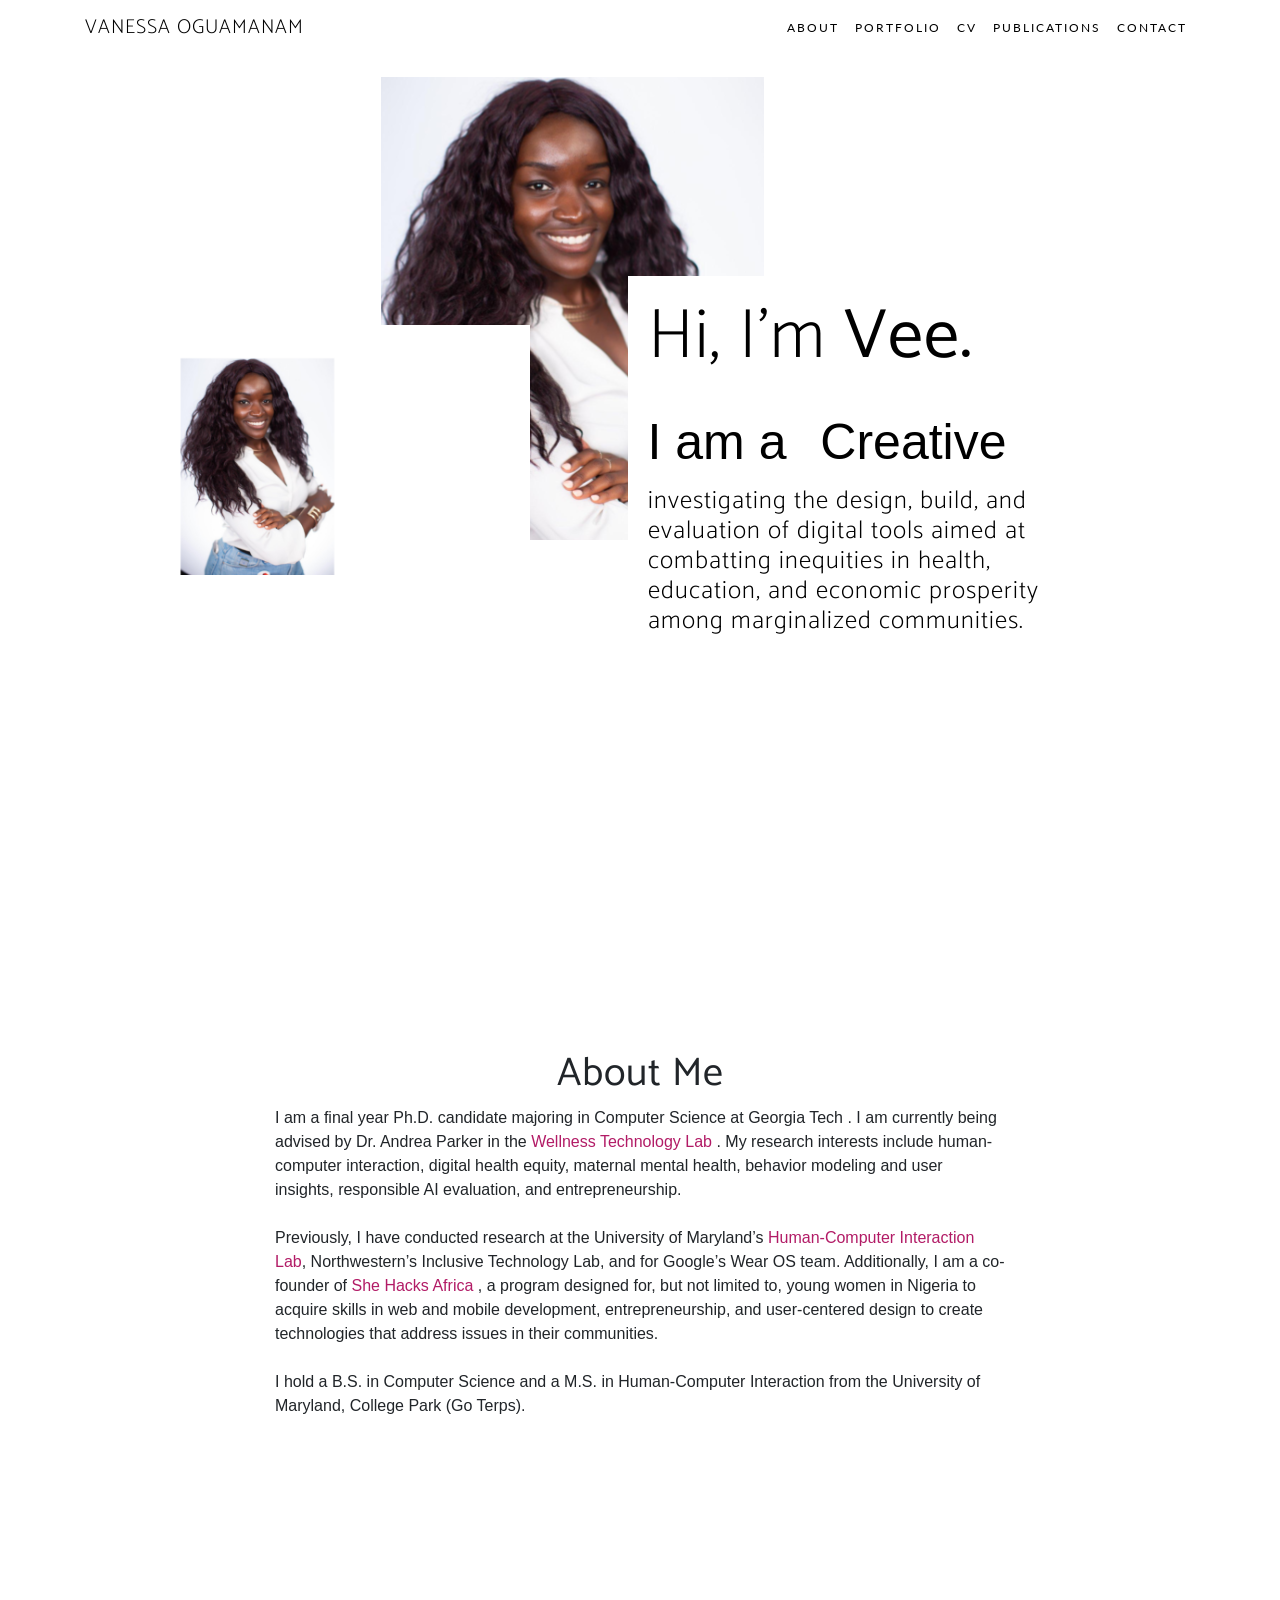
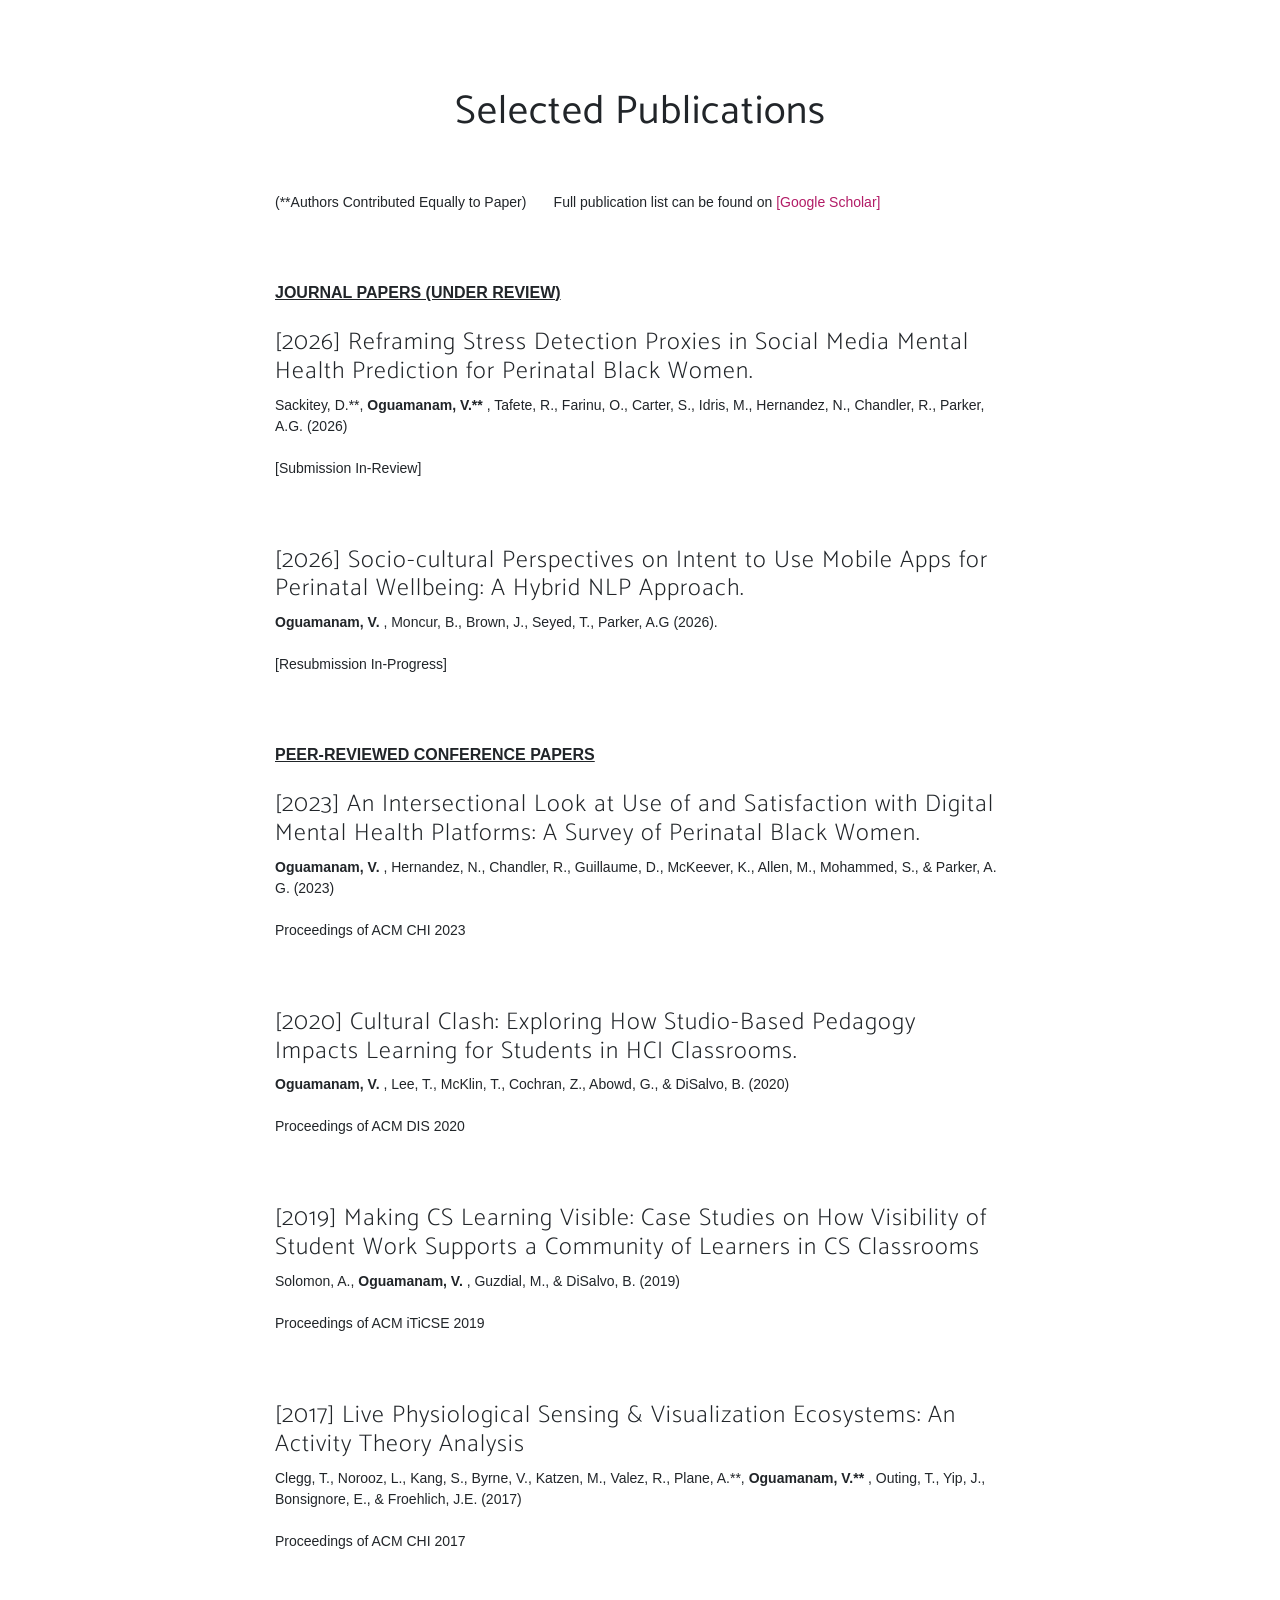
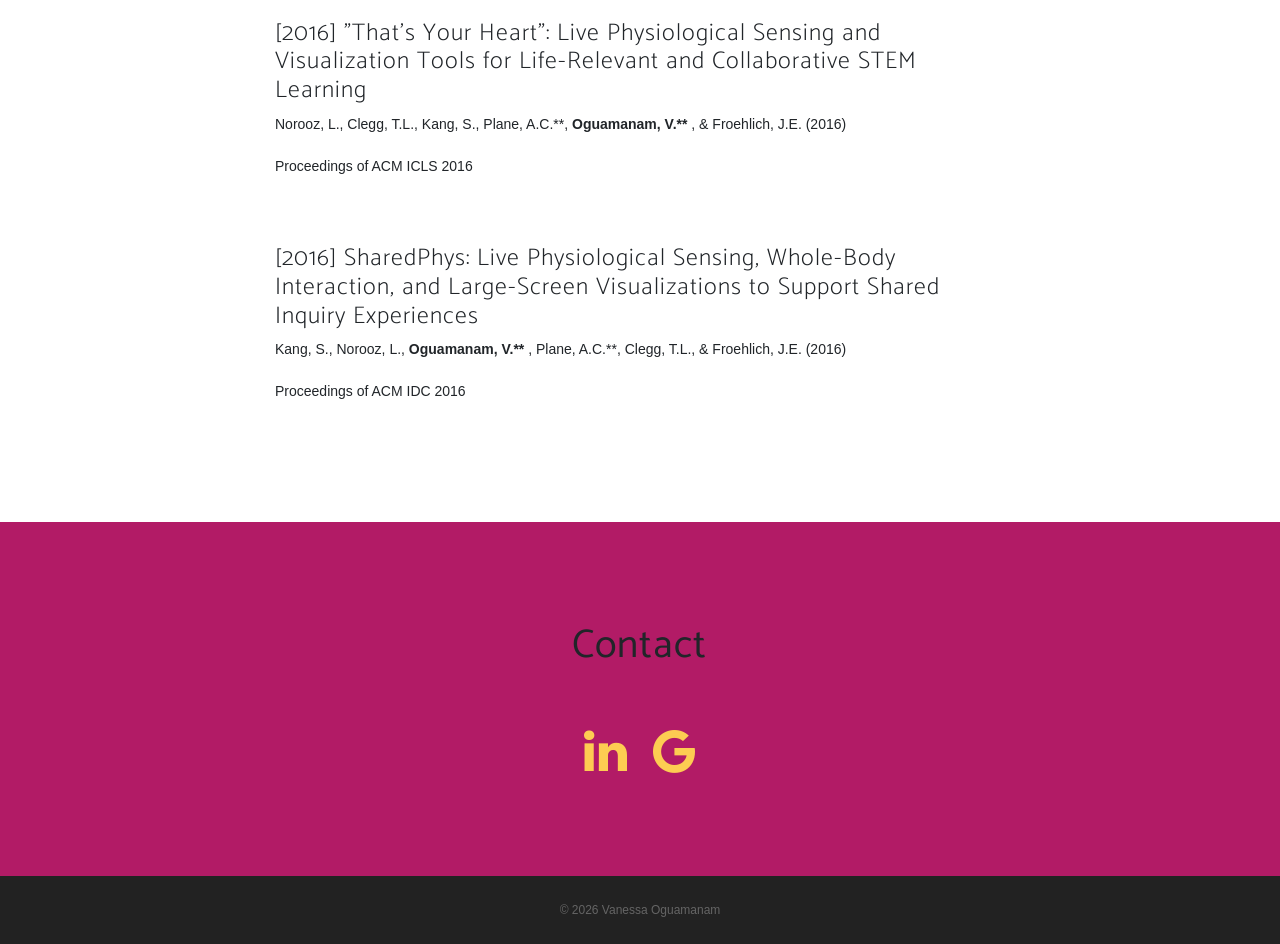
==== index.html @ ad294b4c "Update index.html" ====
<!DOCTYPE html>
<html lang="en">

  <head>
    
    <meta charset="utf-8">
    <meta name="viewport" content="width=device-width, initial-scale=1, shrink-to-fit=no">
    <meta name="description" content="Vanessa Oguamanam is a Senior UX Researcher and Applied Scientist specializing in Human-Computer Interaction, Digital Health, Maternal Health, Applied NLP, Human-Centered Responsible AI. Check out her work contact for opportunities.">
    <meta name="author" content="Vanessa Oguamanam">
    <meta name="google-site-verification" content="bCBUGsTDTc3HjyvGpBhQ4L-nGhbIJnl5Qh_4PU0qOQg" />
    <meta name="robots" content="index, follow">

    <title>Vanessa Oguamanam - Senior UX Researcher & Applied Scientist </title>

    <!-- Bootstrap core CSS -->
    <link href="vendor/bootstrap/css/bootstrap.min.css" rel="stylesheet">

    <!-- Custom fonts for this template -->
    <link rel="stylesheet" href="vendor/font-awesome/css/font-awesome.min.css">
    <link rel="stylesheet" href="vendor/simple-line-icons/css/simple-line-icons.css">
    <link href="https://fonts.googleapis.com/css?family=Lato" rel="stylesheet">
    <link href="https://fonts.googleapis.com/css?family=Catamaran:100,200,300,400,500,600,700,800,900" rel="stylesheet">
    <link href="https://fonts.googleapis.com/css?family=Muli" rel="stylesheet">

    <!-- Plugin CSS -->
    <link rel="stylesheet" href="device-mockups/device-mockups.min.css">

    <!-- Custom styles for this template -->
    <link href="css/new-age.min.css" rel="stylesheet">

    <!-- Change the fav icon -->
    <link rel="icon" type="image/png" href="favicon-32x32.png" sizes="32x32" /> 

  </head>
  
  <body id="page-top">

    <!-- Navigation -->
    <nav class="navbar navbar-expand-lg navbar-default fixed-top" id="mainNav">
      <div class="container">


        <a class="navbar-brand js-scroll-trigger" href="#page-top" style="color:black; font-size:20px;">  
         <!-- <img src="brand.png" class="img-responsive" alt="Machine" width="13%" height="13%">  -->
         VANESSA OGUAMANAM          
        </a>


        <button class="navbar-toggler navbar-toggler-right" type="button" data-toggle="collapse" data-target="#navbarResponsive" aria-controls="navbarResponsive" aria-expanded="false" aria-label="Toggle navigation">
          Menu
          <i class="fa fa-bars"></i>
        </button>
        <div class="collapse navbar-collapse" id="navbarResponsive" style="color:black">
          <ul class="navbar-nav ml-auto">
            <li class="nav-item">
              <a class="nav-link js-scroll-trigger" href="#about" style="color:black">About</a>
            </li>

            <li class="nav-item">
              <a target="_blank" class="nav-link js-scroll-trigger" href="voguamanam_portfolio2026.pdf" style="color:black">Portfolio</a>
            </li>
            <li class="nav-item">
              <a target="_blank" class="nav-link js-scroll-trigger" href="CV_voguamanam_2026.pdf" style="color:black">CV</a>
            </li>
            <li class="nav-item">
              <a class="nav-link js-scroll-trigger" href="#publications" style="color:black">Publications</a>
            </li>
            <li class="nav-item">
              <a class="nav-link js-scroll-trigger" href="#contact" style="color:black">Contact</a>
            </li>
          </ul>
        </div>
      </div>
    </nav>
   
 <div> 
<header class="masthead" style="width:100%"> 
  <div class="container h-100"> 
    <div class="row h-100 align-items-center">
      <!-- Image column: shows left on desktop, above text on mobile -->
      <div class="col-12 col-md-5 text-center mb-4 mb-md-0">
        <img src="header_pic_old4.png" alt="ABC" class="profile-img" style="width:1000px !important;">
      </div>

      <!-- Text column -->
      <div class="col-12 col-md-7"> <!--The higher the number, the smaller the (left and right) margins, mx- wide my-narrow --> 
        <div class="header-content mx-auto" style="width:100%; position:relative; background-color: white; padding: 20px;">
            <h1 style="font-size:clamp(36px, 6vw, 70px); color:black;">
              Hi, I'm <b>Vee.</b>
            </h1>
            <h2 style="font-size:clamp(24px, 4vw, 50px); color:black;">
              I am a&thinsp;&thinsp;
               <span class="typewrite" data-period="1700" 
                  data-type='["Creative", "Technologist", "Researcher", "Engineer", "Scientist"]'>
                <span class="wrap"></span>
              </span>
            </h2>
    
              <h3 style="font-size:clamp(16px, 2vw, 25px); color:black;">
                  investigating the design, build, and evaluation of digital tools aimed at 
                  combatting inequities in health, education, and economic prosperity among 
                  marginalized communities.
              </h3>
          <style>
            .profile-img {
              width: 100%;        /* fill the column width instead of fixed 250px */
              max-width: 100%;   /* but don't get too big */
              height: auto;
              object-fit: cover;
              border-radius: 0;
            }
          </style>

</div>
        
          </div>
        </div>
      </div>
    </header>
  </div>

    <section class="about" id="about">
      <div class="container" style="background-color:#FFF;">
        <div class="row">
          <div class="col-md-8 mx-auto">
            <h3 class="section-heading" style="font-size:40px; text-align:center;"><b>About Me</b></h3>

<p style="font-size:16px; text-align:left;">
      I am a final year Ph.D. candidate majoring in Computer Science at Georgia Tech </a>. I am currently being advised by Dr. Andrea Parker in the  <a target="_blank" style="color:#B21B66" href="https://wtl.cc.gatech.edu/"> Wellness Technology Lab </a>. My research interests include human-computer interaction, digital health equity, maternal mental health, behavior modeling and user insights, responsible AI evaluation, and entrepreneurship.
<br>
<br>
Previously, I have conducted research at the University of Maryland’s <a target="_blank" style="color:#B21B66" href="http://hcil.umd.edu/"> Human-Computer Interaction Lab</a>, Northwestern’s Inclusive Technology Lab, and for Google’s Wear OS team. Additionally, I am a co-founder of <a target="_blank" style="color:#B21B66" href="https://waawfoundation.org/she-hacks-africa-bootcamp/"> She Hacks Africa </a>, a program designed for, but not limited to, young women in Nigeria to acquire skills in web and mobile development, entrepreneurship, and user-centered design to create technologies that address issues in their communities. 
<br>
<br>
I hold a B.S. in Computer Science and a M.S. in Human-Computer Interaction from the University of Maryland, College Park (Go Terps). 
</p>
          </div>
        </div>
      </div>
    </section>

  <section class="publications" id="publications" style="background-color:#FFF;">
      <div class="container" style="background-color:#FFF;">
        <div class="row">
          <div class="col-md-8 mx-auto">
            <h3 class="section-heading" style="font-size:40px; text-align:center;"><b>Selected Publications</b></h3>
            <br><br>
             <p style="font-size:14px;">(**Authors Contributed Equally to Paper) &nbsp;&nbsp;&nbsp;&nbsp;&nbsp; Full publication list can be found on <a target="_blank" style="color:#B21B66" href=https://scholar.google.com/citations?user=xz3Ay8AAAAAJ&hl=en&oi=ao> [Google Scholar] </a> </p>
              <br><br>
            <u> <b>JOURNAL PAPERS (UNDER REVIEW)</b> </u> <br><br>
            <b><h4>[2026] Reframing Stress Detection Proxies in Social Media Mental Health Prediction for Perinatal Black Women. </h4></b>
            <p style="font-size:14px;"> Sackitey, D.**, <b> Oguamanam, V.** </b>, Tafete, R., Farinu, O., Carter, S., Idris, M., Hernandez, N., Chandler, R., Parker, A.G. (2026) 

            <br><br>
             [Submission In-Review] </p>
            <br><br>
            <b><h4>[2026] Socio-cultural Perspectives on  Intent to Use Mobile Apps for Perinatal Wellbeing: A Hybrid NLP Approach. </h4></b>
            <p style="font-size:14px;"> <b> Oguamanam, V. </b>, Moncur, B., Brown, J., Seyed, T., Parker, A.G (2026).
             <br><br>
             [Resubmission In-Progress] </p>
            
            <br><br>
             <u> <b>PEER-REVIEWED CONFERENCE PAPERS</b> </u> <br><br>
            
            <b><h4>[2023] An Intersectional Look at Use of and Satisfaction with Digital Mental Health Platforms: A Survey of Perinatal Black Women. </h4></b>
            <p style="font-size:14px;"> <b> Oguamanam, V. </b>, Hernandez, N., Chandler, R., Guillaume, D., McKeever, K., Allen, M., Mohammed, S., & Parker, A. G. (2023)
            <br><br>
            Proceedings of ACM CHI 2023 </p>
            <br>
            <br>
            
            <b><h4>[2020] Cultural Clash: Exploring How Studio-Based Pedagogy Impacts Learning for Students in HCI Classrooms. </h4></b>
            <p style="font-size:14px;"> <b> Oguamanam, V. </b>, Lee, T., McKlin, T., Cochran, Z., Abowd, G., & DiSalvo, B. (2020)
            <br><br>
            Proceedings of ACM DIS 2020 </p>
            <br>
            <br>
            <b><h4>[2019] Making CS Learning Visible: Case Studies on How Visibility of Student Work Supports a Community of Learners in CS Classrooms </h4></b>
            <p style="font-size:14px;"> Solomon, A., <b> Oguamanam, V. </b>, Guzdial, M., & DiSalvo, B. (2019)
            <br><br>
            Proceedings of ACM iTiCSE 2019 </p>
            <br>
            <br>
            <b><h4>[2017] Live Physiological Sensing & Visualization Ecosystems: An Activity Theory Analysis </h4></b>
            <p style="font-size:14px;"> Clegg, T., Norooz, L., Kang, S., Byrne, V., Katzen, M., Valez, R., Plane, A.**, <b> Oguamanam, V.** </b>, Outing, T., Yip, J., Bonsignore, E., & Froehlich, J.E. (2017) 
            <br><br>
            Proceedings of ACM CHI 2017 </p>

            <br>
            <br>
            <b><h4>[2016] "That’s Your Heart": Live Physiological Sensing and Visualization Tools for Life-Relevant and Collaborative STEM Learning </h4> </b>
            <p style="font-size:14px;"> Norooz, L., Clegg, T.L., Kang, S., Plane, A.C.**, <b> Oguamanam, V.** </b>, & Froehlich, J.E. (2016)

           <br><br>
           Proceedings of ACM ICLS 2016 </p>

            <br>
            <br>
           <h4>[2016] SharedPhys: Live Physiological Sensing, Whole-Body Interaction, and Large-Screen Visualizations to Support Shared Inquiry Experiences </h4> 

            <p style="font-size:14px;"> Kang, S., Norooz, L., <b> Oguamanam, V.** </b>, Plane, A.C.**, Clegg, T.L., & Froehlich, J.E. (2016) 
            <br><br>
            Proceedings of ACM IDC 2016 </p>
            
        </div>
      </div>
    </div>
  </section>


    <section class="contact" id="contact" style="background-color:#B21B66;">
    <div class="row">
    <div class="col-md-8 mx-auto">
     <h3 class="section-heading" style="font-size:40px; text-align:center;"><b>Contact</b></h3>
      <br>
      <br>
       <a target="_blank" style=" font-size:50px;"  href="https://www.linkedin.com/in/vanessa-oguamanam-667a4a52/" class="fa fa-linkedin"></a>
       &nbsp;&nbsp;&nbsp;&nbsp;
       <a target="_blank" style=" font-size:50px;" href="mailto:nessaogu@gmail.com " class="fa fa-google"></a>
      </div>
    </div>
    </section>

    <footer>
      <div class="container">
        <p>&copy; 2026 Vanessa Oguamanam </p>
      </div>
    </footer>

    <!-- Bootstrap core JavaScript -->
    <script src="vendor/jquery/jquery.min.js"></script>
    <script src="vendor/bootstrap/js/bootstrap.bundle.min.js"></script>

    <!-- Plugin JavaScript -->
    <script src="vendor/jquery-easing/jquery.easing.min.js"></script>

    <!-- Custom scripts for this template -->
    <script src="js/new-age.min.js"></script>

    <script type="text/javascript">

    //made by vipul mirajkar thevipulm.appspot.com
var TxtType = function(el, toRotate, period) {
        this.toRotate = toRotate;
        this.el = el;
        this.loopNum = 0;
        this.period = parseInt(period, 10) || 2000;
        this.txt = '';
        this.tick();
        this.isDeleting = false;
    };

    TxtType.prototype.tick = function() {
        var i = this.loopNum % this.toRotate.length;
        var fullTxt = this.toRotate[i];

        if (this.isDeleting) {
        this.txt = fullTxt.substring(0, this.txt.length - 1);
        } else {
        this.txt = fullTxt.substring(0, this.txt.length + 1);
        }

        this.el.innerHTML = '<span class="wrap">'+this.txt+'</span>';

        var that = this;
        var delta = 200 - Math.random() * 100;

        if (this.isDeleting) { delta /= 2; }

        if (!this.isDeleting && this.txt === fullTxt) {
        delta = this.period;
        this.isDeleting = true;
        } else if (this.isDeleting && this.txt === '') {
        this.isDeleting = false;
        this.loopNum++;
        delta = 500;
        }

        setTimeout(function() {
        that.tick();
        }, delta);
    };

    window.onload = function() {
        var elements = document.getElementsByClassName('typewrite');
        for (var i=0; i<elements.length; i++) {
            var toRotate = elements[i].getAttribute('data-type');
            var period = elements[i].getAttribute('data-period');
            if (toRotate) {
              new TxtType(elements[i], JSON.parse(toRotate), period);
            }
        }
        // INJECT CSS
        var css = document.createElement("style");
        css.type = "text/css";
        css.innerHTML = ".typewrite > .wrap { border-right: 0.08em solid #fff}";
        document.body.appendChild(css);
    };

    </script>

  </body>

</html>
---- css/new-age.min.css ----
/*!
 * Start Bootstrap - New Age v4.0.0-beta.2 (https://startbootstrap.com/template-overviews/new-age)
 * Copyright 2013-2017 Start Bootstrap
 * Licensed under MIT (https://github.com/BlackrockDigital/startbootstrap-new-age/blob/master/LICENSE)
 */
@import 'compass/css3';

 body,html{width:100%;height:100%;}body{overflow-x: hidden;font-family:Montserrat, "Helvetica Neue", Helvetica, Arial, sans-serif;}a{color:#fdcc52;-webkit-transition:all .35s;-moz-transition:all .35s;transition:all .35s}a:focus,a:hover{color:#fcbd20}hr{max-width:100px;margin:25px auto 0;border-width:1px;border-color:rgba(34,34,34,.1)}hr.light{border-color:#fff}h1,h3,h4,h5,h6{font-family:Catamaran,Helvetica,Arial,sans-serif;font-weight:200;letter-spacing:1px}
 
 h2{text-align: left;
    position: relative;
    line-height: 1em;
    height: 1em;
    top: 50%;
    left: 0%;
    display: inline-block;
    @include transform(translate(0%, -50%));}

 p{font-size:35px;line-height:1.5;margin-bottom:20px}section{padding:100px 0}section h2{font-size:50px}
 #mainNav{color:#000;font-family:Catamaran,Helvetica,Arial,sans-serif;letter-spacing:1px}
 #mainNav .navbar-brand{color:#000;font-family:Catamaran,Helvetica,Arial,sans-serif;font-weight:200;letter-spacing:1px}#mainNav .navbar-brand:focus,#mainNav .navbar-brand:hover{color:#fcbd20}#mainNav .navbar-toggler{font-size:12px;padding:8px 10px;color:#000}
 #mainNav .navbar-nav>li>a{color:#000;font-size:12px;font-family:Lato,Helvetica,Arial,sans-serif;letter-spacing:2px;text-transform:uppercase}
 #mainNav .navbar-nav>li>a.active{color:#fdcc52!important;background-color:transparent}#mainNav .navbar-nav>li>a.active:hover{background-color:white}#mainNav .navbar-nav>li>a,#mainNav .navbar-nav>li>a:focus{color:#222}#mainNav .navbar-nav>li>a:focus:hover,#mainNav .navbar-nav>li>a:hover{color:white}@media (min-width:992px){#mainNav{border-color:transparent;background-color:transparent}#mainNav .navbar-brand{color:black)}#mainNav .navbar-brand:focus,#mainNav .navbar-brand:hover{color:#fff}#mainNav .navbar-nav>li>a,#mainNav .navbar-nav>li>a:focus{color:rgba(255,255,255,.7)}#mainNav .navbar-nav>li>a:focus:hover,#mainNav .navbar-nav>li>a:hover{color:#fff}#mainNav.navbar-shrink{border-color:rgba(34,34,34,.1);background-color:#fff}#mainNav.navbar-shrink .navbar-brand{color:#222}#mainNav.navbar-shrink .navbar-brand:focus,#mainNav.navbar-shrink .navbar-brand:hover{color:#fdcc52}#mainNav.navbar-shrink .navbar-nav>li>a,#mainNav.navbar-shrink .navbar-nav>li>a:focus{color:#222}#mainNav.navbar-shrink .navbar-nav>li>a:focus:hover,#mainNav.navbar-shrink .navbar-nav>li>a:hover{color:#fdcc52}}
 header.masthead{width:100%;
 	padding-top:150px;padding-bottom:100px;
    background-color: #FFF;
    background:url(../header_pic.png); 
    background-repeat:no-repeat;}
 	header.masthead .header-content{max-width:500px;margin-bottom:100px;color:white;font-size:65px;text-align:left; 
   position: relative;
   margin: 0 auto;
   text-align: center;
   left: 0;
   top: 20px;}
 	header.masthead .header-content
 	 h1{font-size:30px}header.masthead .device-container{max-width:325px;
 	 	margin-right:auto;margin-left:auto}
 	header.masthead .device-container .screen 
 	
 	img{border-radius:3px}@media (min-width:992px)
 	{header.masthead{height:100vh;min-height:775px;padding-top:0;padding-bottom:0}
 	header.masthead .header-content{margin-bottom:0;text-align:left;}header.masthead .header-content 
 	h1{font-size:60px}header.masthead .device-container{max-width:325px}}

 	section.about{position:relative;padding:150px 0;}

  section.about
 	h2{font-size:50px;margin-top:0}section.about .badges .badge-link{display:block;margin-bottom:25px}
 	section.about .badges .badge-link:last-child{margin-bottom:0}section.about .badges .badge-link 
 	img{height:60px}@media (min-width:768px){section.about .badges .badge-link{display:inline-block;margin-bottom:0}}@media (min-width:768px){section.about h2{font-size:70px}}

@media (max-width: 768px) {
  p { font-size: 18px; }
  section h2 { font-size: 28px; }
  section.about h2 { font-size: 32px; }
  section.cta .cta-content h2 { font-size: 36px; }
}

  section.features .section-heading{margin-bottom:100px}section.features .section-heading h2{margin-top:0}section.features .section-heading 
  p{margin-bottom:0}section.features .device-container,section.features .feature-item{max-width:325px;margin:0 auto}section.features .device-container{margin-bottom:100px}@media (min-width:992px){section.features .device-container{margin-bottom:0}}section.features .feature-item{padding-top:50px;padding-bottom:50px;text-align:center}section.features .feature-item h3{font-size:30px}section.features .feature-item 
  i{font-size:80px;display:block;margin-bottom:15px;background:-webkit-linear-gradient(to left,#7b4397,#dc2430);background:linear-gradient(to left,#7b4397,#dc2430);-webkit-background-clip:text;-webkit-text-fill-color:transparent}section.cta{position:relative;padding:250px 0;background-image:url(../img/bg-cta.jpg);background-position:center;-webkit-background-size:cover;-moz-background-size:cover;-o-background-size:cover;background-size:cover}section.cta 
  .cta-content{position:relative;z-index:1}section.cta .cta-content h2{font-size:50px;max-width:450px;margin-top:0;margin-bottom:25px;color:#fff}@media (min-width:768px){section.cta .cta-content h2{font-size:80px}}section.cta .overlay{position:absolute;top:0;left:0;width:100%;height:100%;background-color:rgba(0,0,0,.5)}section.contact{text-align:center}section.contact h2{margin-top:0;margin-bottom:25px}section.contact h2 i{color:#dd4b39}section.contact ul.list-social{margin-bottom:0}section.contact ul.list-social li a{font-size:40px;line-height:80px;display:block;width:80px;height:80px;color:#fff;border-radius:100%}section.contact ul.list-social li.social-twitter a{background-color:#1da1f2}section.contact ul.list-social li.social-twitter a:hover{background-color:#0d95e8}section.contact ul.list-social li.social-facebook a{background-color:#3b5998}section.contact ul.list-social li.social-facebook a:hover{background-color:#344e86}section.contact ul.list-social li.social-google-plus a{background-color:#dd4b39}section.contact ul.list-social li.social-google-plus a:hover{background-color:#d73925}footer{padding:25px 0;text-align:center;color:rgba(255,255,255,.3);background-color:#222}footer p{font-size:12px;margin:0}footer ul{margin-bottom:0}footer ul li a{font-size:12px;color:rgba(255,255,255,.3)}footer ul li a.active,footer ul li a:active,footer ul li a:focus,footer ul li a:hover{text-decoration:none}.bg-primary{background:#fdcc52;background:-webkit-linear-gradient(#fdcc52,#fdc539);background:linear-gradient(#fdcc52,#fdc539)}.text-primary{color:#fdcc52}.no-gutter>[class*=col-]{padding-right:0;padding-left:0}.btn-outline{color:#fff;border:1px solid;border-color:#fff}.btn-outline.active,.btn-outline:active,.btn-outline:focus,.btn-outline:hover{color:#fff;border-color:#fdcc52;background-color:#fdcc52}.btn{border-radius:300px;font-family:Lato,Helvetica,Arial,sans-serif;letter-spacing:2px;text-transform:uppercase}.btn-xl{font-size:11px;padding:15px 45px}
 	.content {
  position: absolute;
  top: 50%;
  left: 50%;
  transform: translate(-50%, -50%);
  height: 160px;
  overflow:hidden;
  
  font-family: 'Lato', sans-serif;
  font-size: 35px;
  line-height: 40px;
  color: #ecf0f1;
  
  &__container {
    font-weight: 600;
    overflow: hidden;
    height: 40px;
    padding: 0 40px;

    &:before {
      content: '<';
      left: 0;
    }

    &:after {
      content: '>';
      position: absolute;
      right: 0;
    }

    &:after, &:before {
      position: absolute;
      top: 0;
      
      color: #16a085;
      font-size: 42px;
      line-height: 40px;
      
      -webkit-animation-name: opacity;
      -webkit-animation-duration: 2s;
      -webkit-animation-iteration-count: infinite;
      animation-name: opacity;
      animation-duration: 2s;
      animation-iteration-count: infinite;
    }

    &__text {
      display: inline;
      float: left;
      margin: 0;
    }

    &__list {
      margin-top: 0;
      padding-left: 110px;
      text-align: left;
      list-style: none;
      
      -webkit-animation-name: change;
      -webkit-animation-duration: 10s;
      -webkit-animation-iteration-count: infinite;
      animation-name: change;
      animation-duration: 10s;
      animation-iteration-count: infinite;

      &__item {
        line-height:40px;
        margin:0;
      }
    }
  }
}
@media (max-width: 768px) {
  .content {
    position: relative;
    top: auto;
    left: auto;
    transform: none;
    margin: 40px auto;
    text-align: center;
    height: auto;
  }
}


@-webkit-keyframes opacity {
  0%, 100% {opacity:0;}
  50% {opacity:1;}
}

@-webkit-keyframes change {
  0%, 12.66%, 100% {transform:translate3d(0,0,0);}
  16.66%, 29.32% {transform:translate3d(0,-25%,0);}
  33.32%,45.98% {transform:translate3d(0,-50%,0);}
  49.98%,62.64% {transform:translate3d(0,-75%,0);}
  66.64%,79.3% {transform:translate3d(0,-50%,0);}
  83.3%,95.96% {transform:translate3d(0,-25%,0);}
}

@-o-keyframes opacity {
  0%, 100% {opacity:0;}
  50% {opacity:1;}
}

@-o-keyframes change {
  0%, 12.66%, 100% {transform:translate3d(0,0,0);}
  16.66%, 29.32% {transform:translate3d(0,-25%,0);}
  33.32%,45.98% {transform:translate3d(0,-50%,0);}
  49.98%,62.64% {transform:translate3d(0,-75%,0);}
  66.64%,79.3% {transform:translate3d(0,-50%,0);}
  83.3%,95.96% {transform:translate3d(0,-25%,0);}
}

@-moz-keyframes opacity {
  0%, 100% {opacity:0;}
  50% {opacity:1;}
}

@-moz-keyframes change {
  0%, 12.66%, 100% {transform:translate3d(0,0,0);}
  16.66%, 29.32% {transform:translate3d(0,-25%,0);}
  33.32%,45.98% {transform:translate3d(0,-50%,0);}
  49.98%,62.64% {transform:translate3d(0,-75%,0);}
  66.64%,79.3% {transform:translate3d(0,-50%,0);}
  83.3%,95.96% {transform:translate3d(0,-25%,0);}
}

@keyframes opacity {
  0%, 100% {opacity:0;}
  50% {opacity:1;}
}

@keyframes change {
  0%, 12.66%, 100% {transform:translate3d(0,0,0);}
  16.66%, 29.32% {transform:translate3d(0,-25%,0);}
  33.32%,45.98% {transform:translate3d(0,-50%,0);}
  49.98%,62.64% {transform:translate3d(0,-75%,0);}
  66.64%,79.3% {transform:translate3d(0,-50%,0);}
  83.3%,95.96% {transform:translate3d(0,-25%,0);}
}


$cursor-color: #999;
$select-color: #E0E0E0;
$blink-cursor-delay: 1.5s;

@include keyframes(blinkCursor) {
    0% {
        border-left: 0.1em solid transparent;
    }
    50% {
        border-left: 0.1em solid transparent;
    }
    51% {
        border-left: 0.1em solid $cursor-color;
    }
    100% {
        border-left: 0.1em solid $cursor-color;
    }
}

#content {
    position: relative;
    list-style: none;
    display: inline-block;
    overflow: hidden;
    left: 100%;
    top: 0;
    white-space: nowrap;

    li {
        display: none;
        position: relative;
        line-height: 100%;

        &.active {
            display: inline-block;

            &.typing {
                @include opacity(0);
            }
        }
    }

    .fakeContent {
        position: absolute;
        display: inline-block;
        left: 0;
        top: 0;
        height: 1em;

        &:after {
            content: '';
            position: absolute;
            width: 100vw;
            height: 1em;
            left: calc(100% - 0.1em);
            top: 0;
            z-index: -2;
            border-left: 0.1em solid $cursor-color;
            background-color: $select-color;
            @include background-clip(padding-box);
            @include animation(blinkCursor $blink-cursor-delay linear infinite);
        }

        &.typing:after {
            background-color: transparent;
            @include animation(none);
            left: 100%;
        }

        &.selecting:after {
            @include animation(none);
        }
    }

.fa {
  padding: 20px;
  font-size: 30px;
  width: 30px;
  text-align: center;
  text-decoration: none;
}

.fa:hover {
    opacity: 0.7;
}


.fa-twitter {
 font-size: 100px;
 
}

.fa-google {
  font-size: 100px;
}

.fa-linkedin {
  font-size: 100px;
}


}
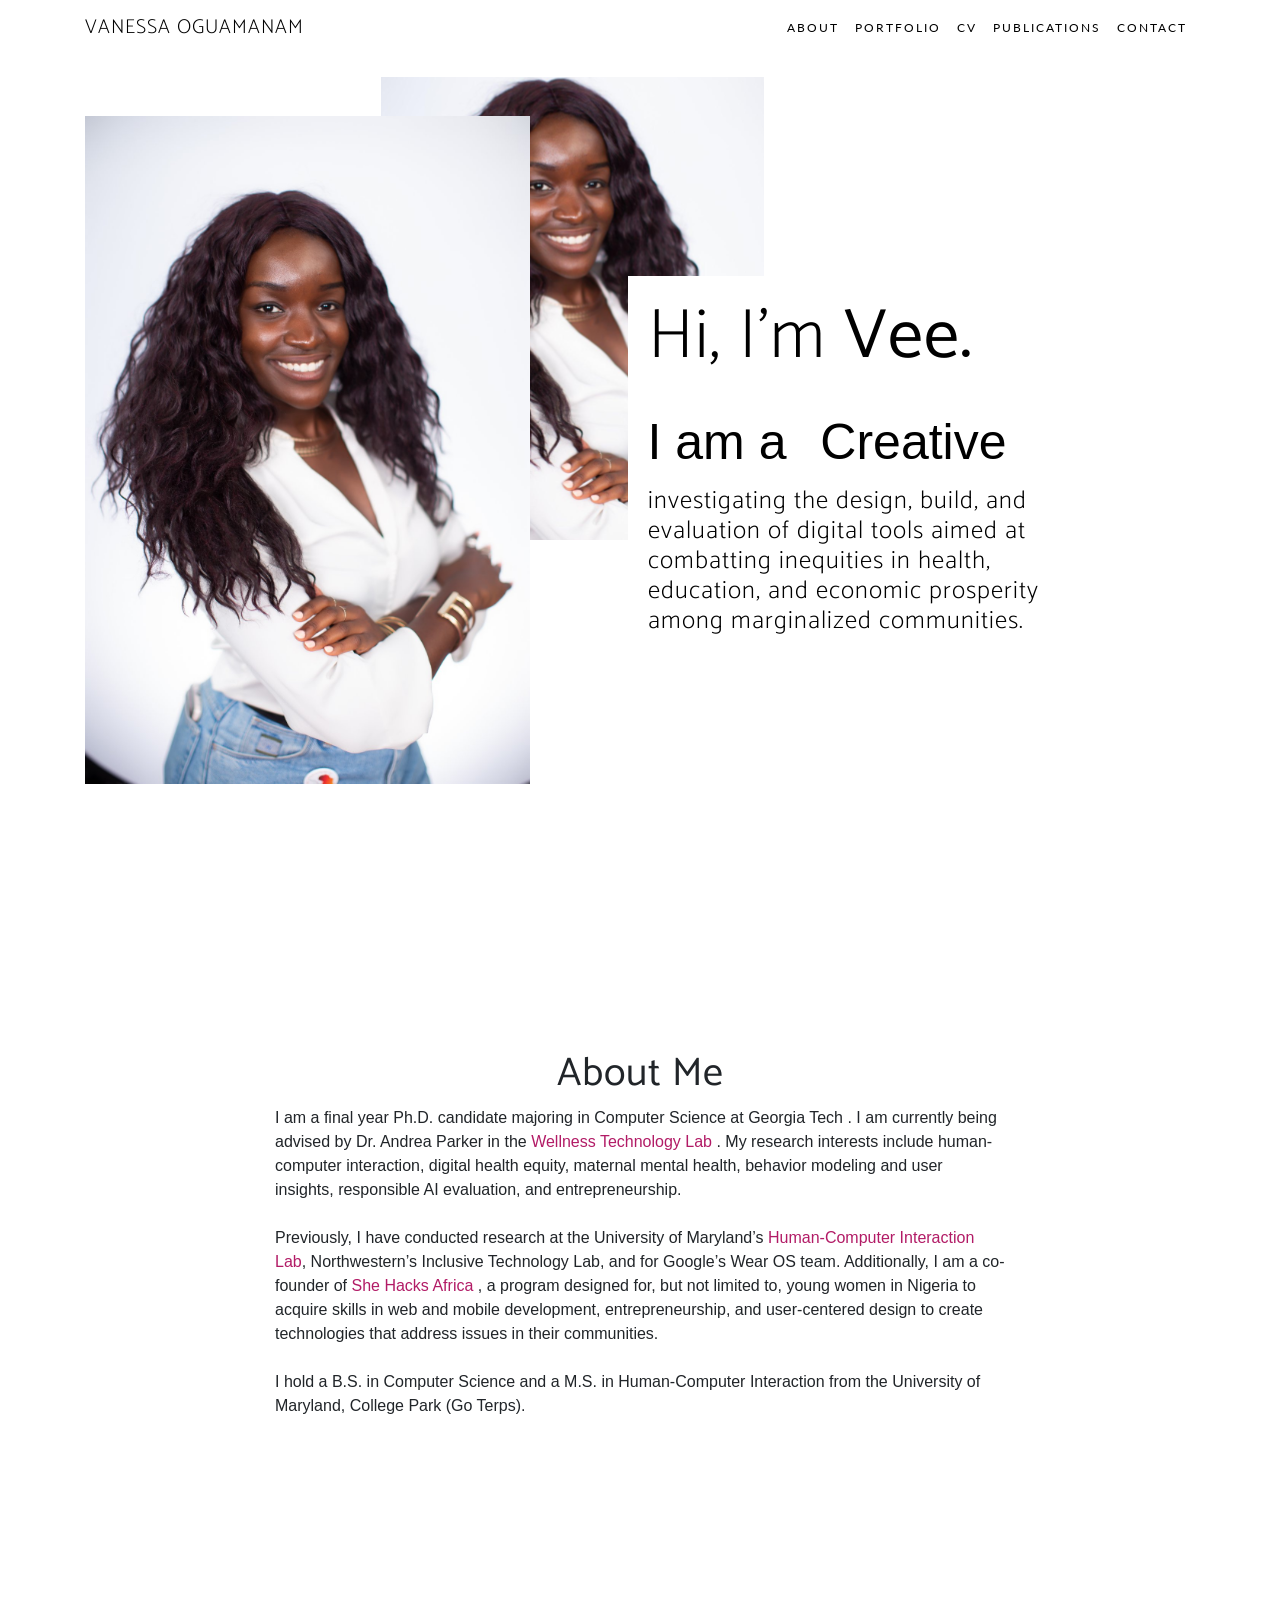
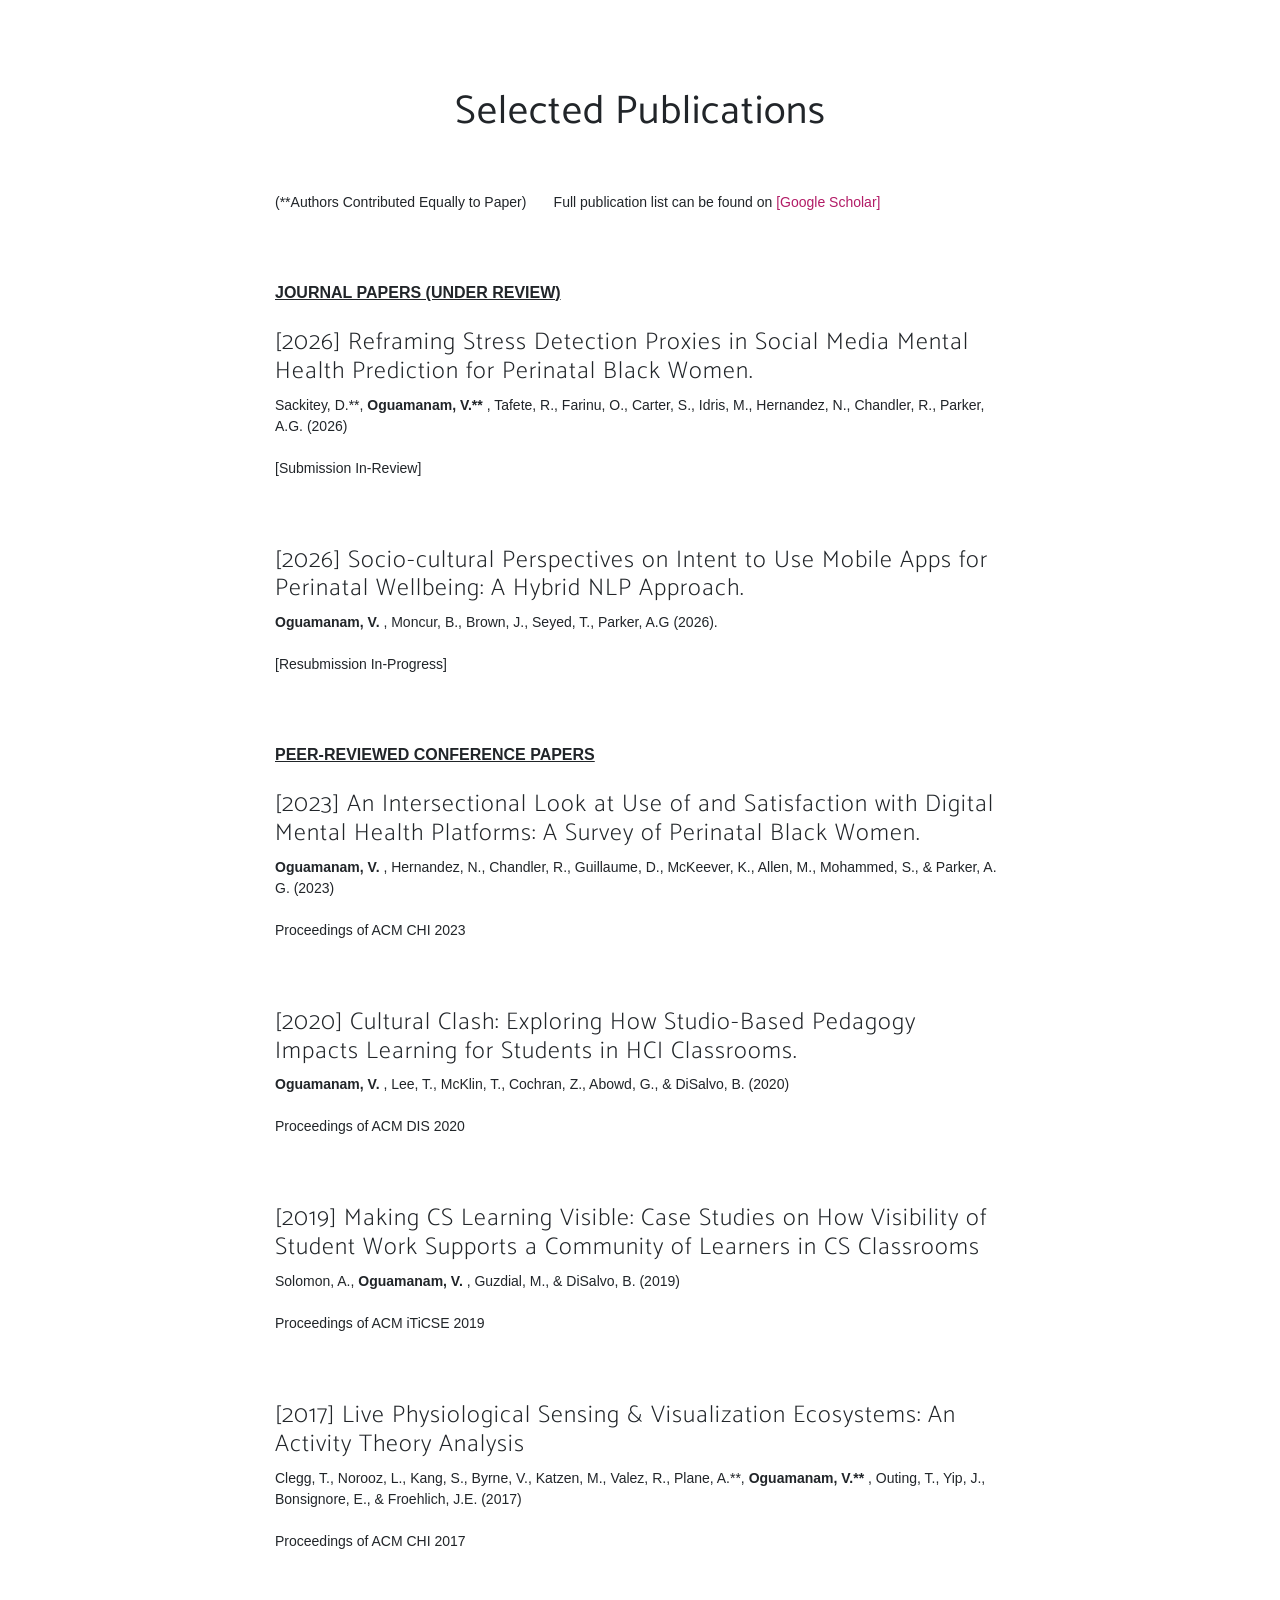
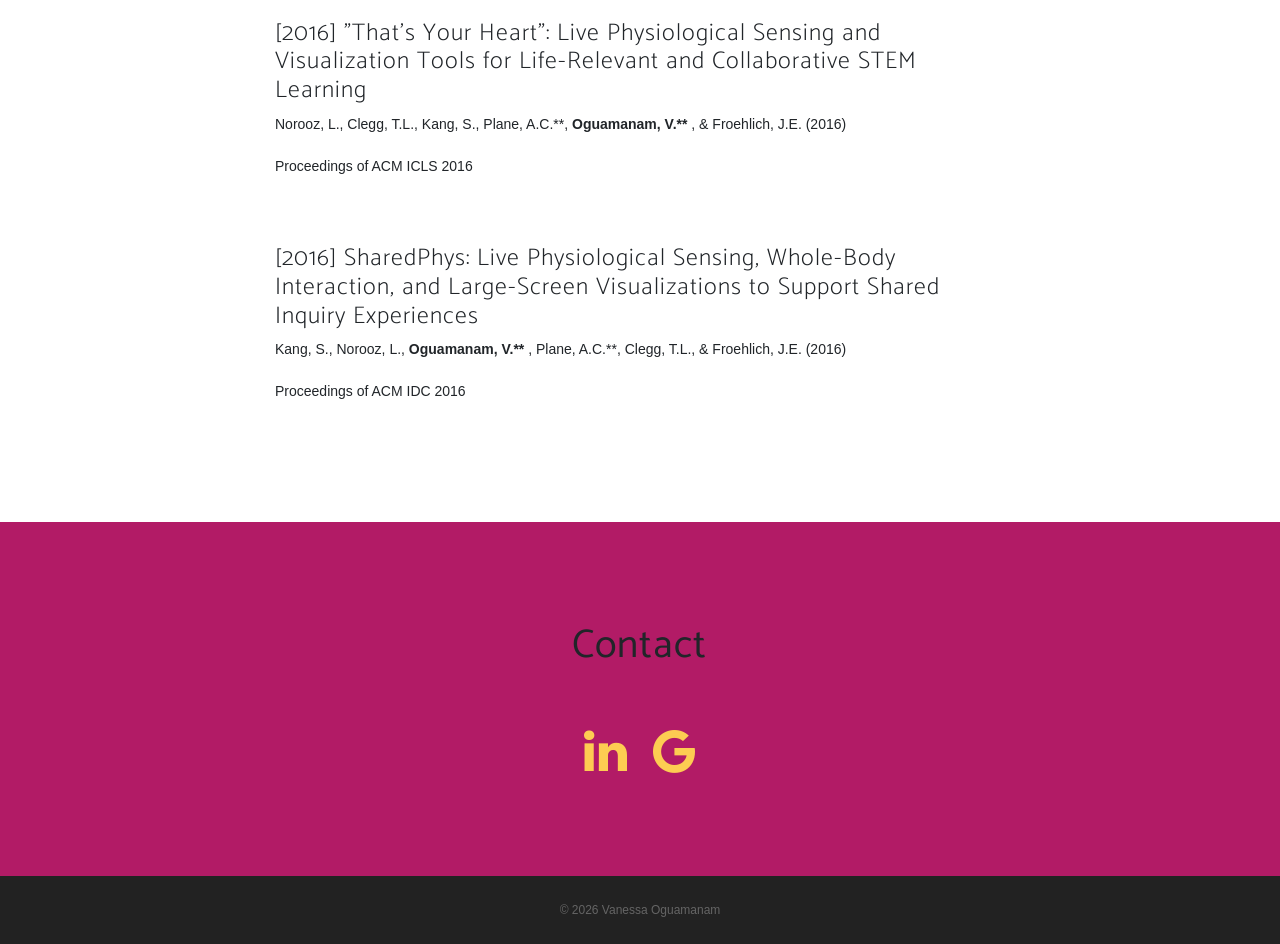
==== commit 8980ea54: "Update index.html" ====
--- a/index.html
+++ b/index.html
@@ -79,7 +79,7 @@
     <div class="row h-100 align-items-center">
       <!-- Image column: shows left on desktop, above text on mobile -->
       <div class="col-12 col-md-5 text-center mb-4 mb-md-0">
-        <img src="header_pic_old4.png" alt="ABC" class="profile-img" style="width:1000px !important;">
+        <img src="headshot_foley_finalist.jpg" alt="ABC" class="profile-img" style="width:1000px !important;">
       </div>
 
       <!-- Text column -->
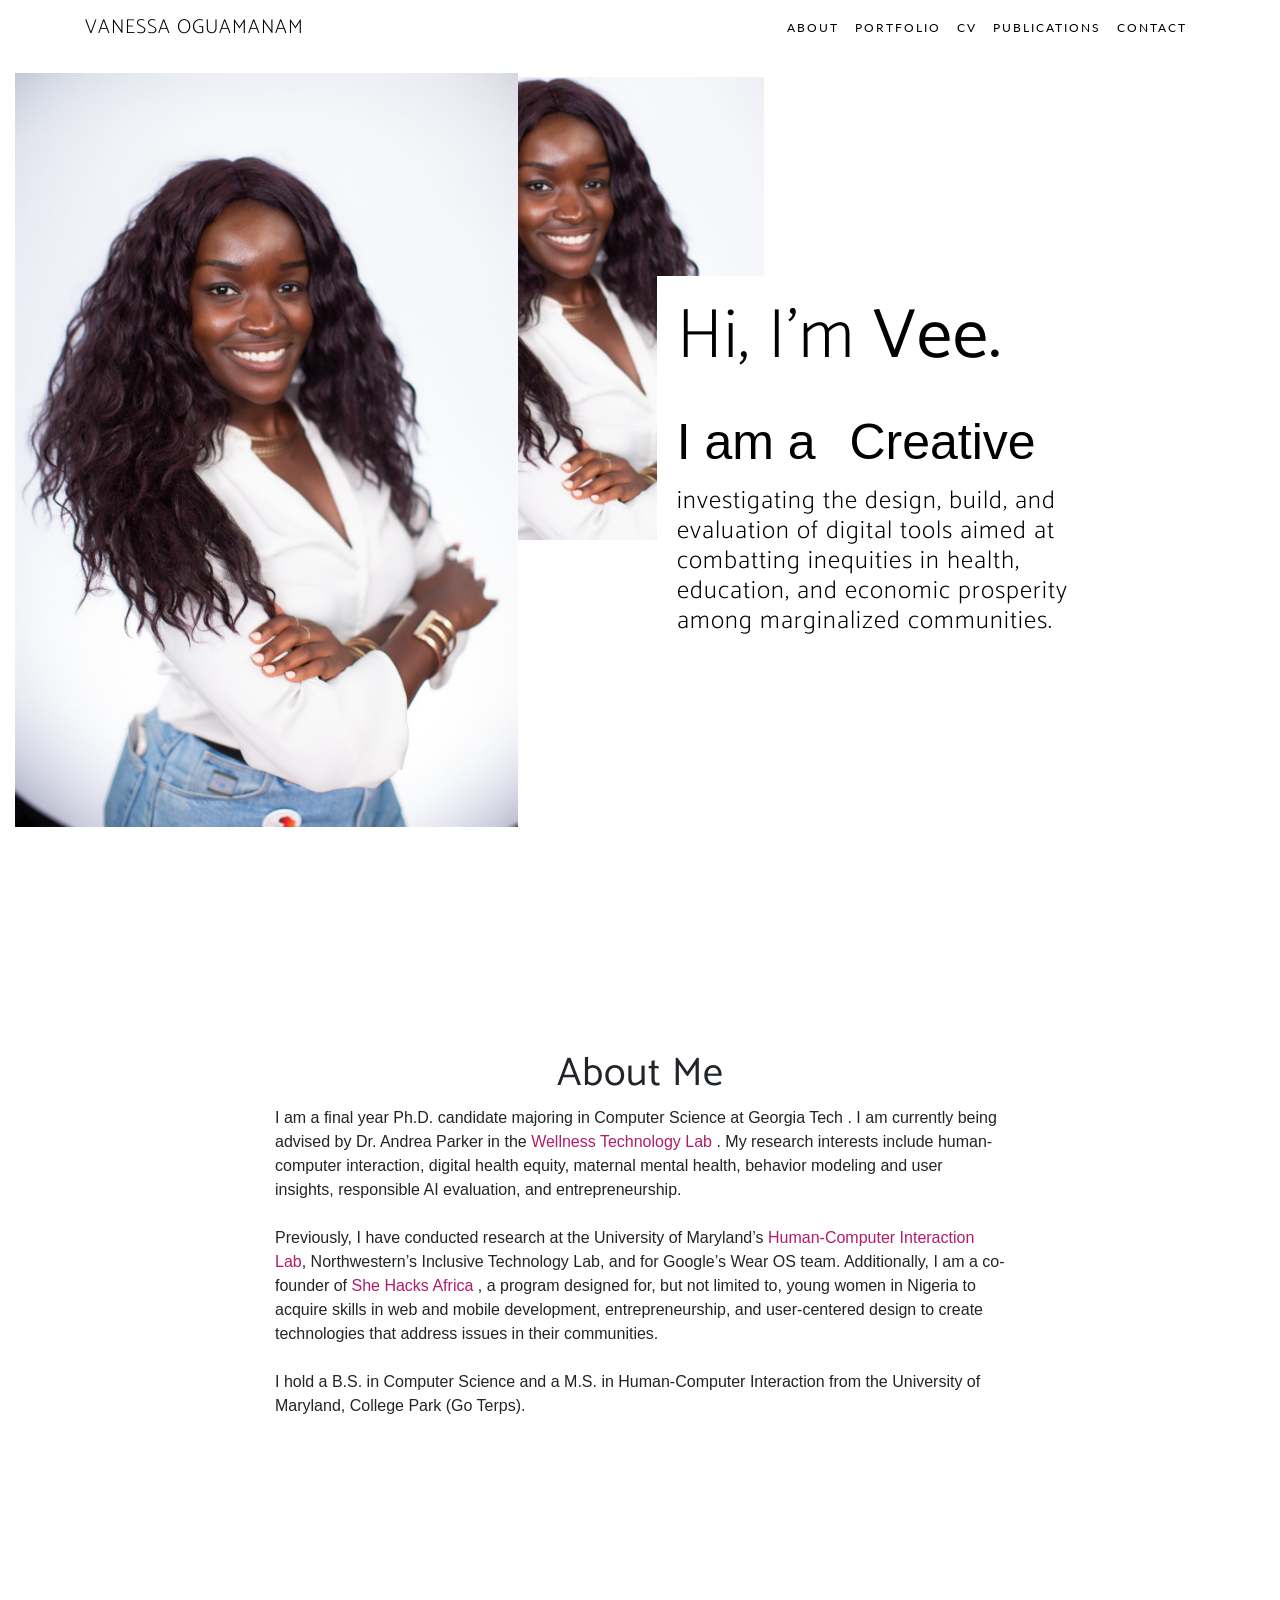
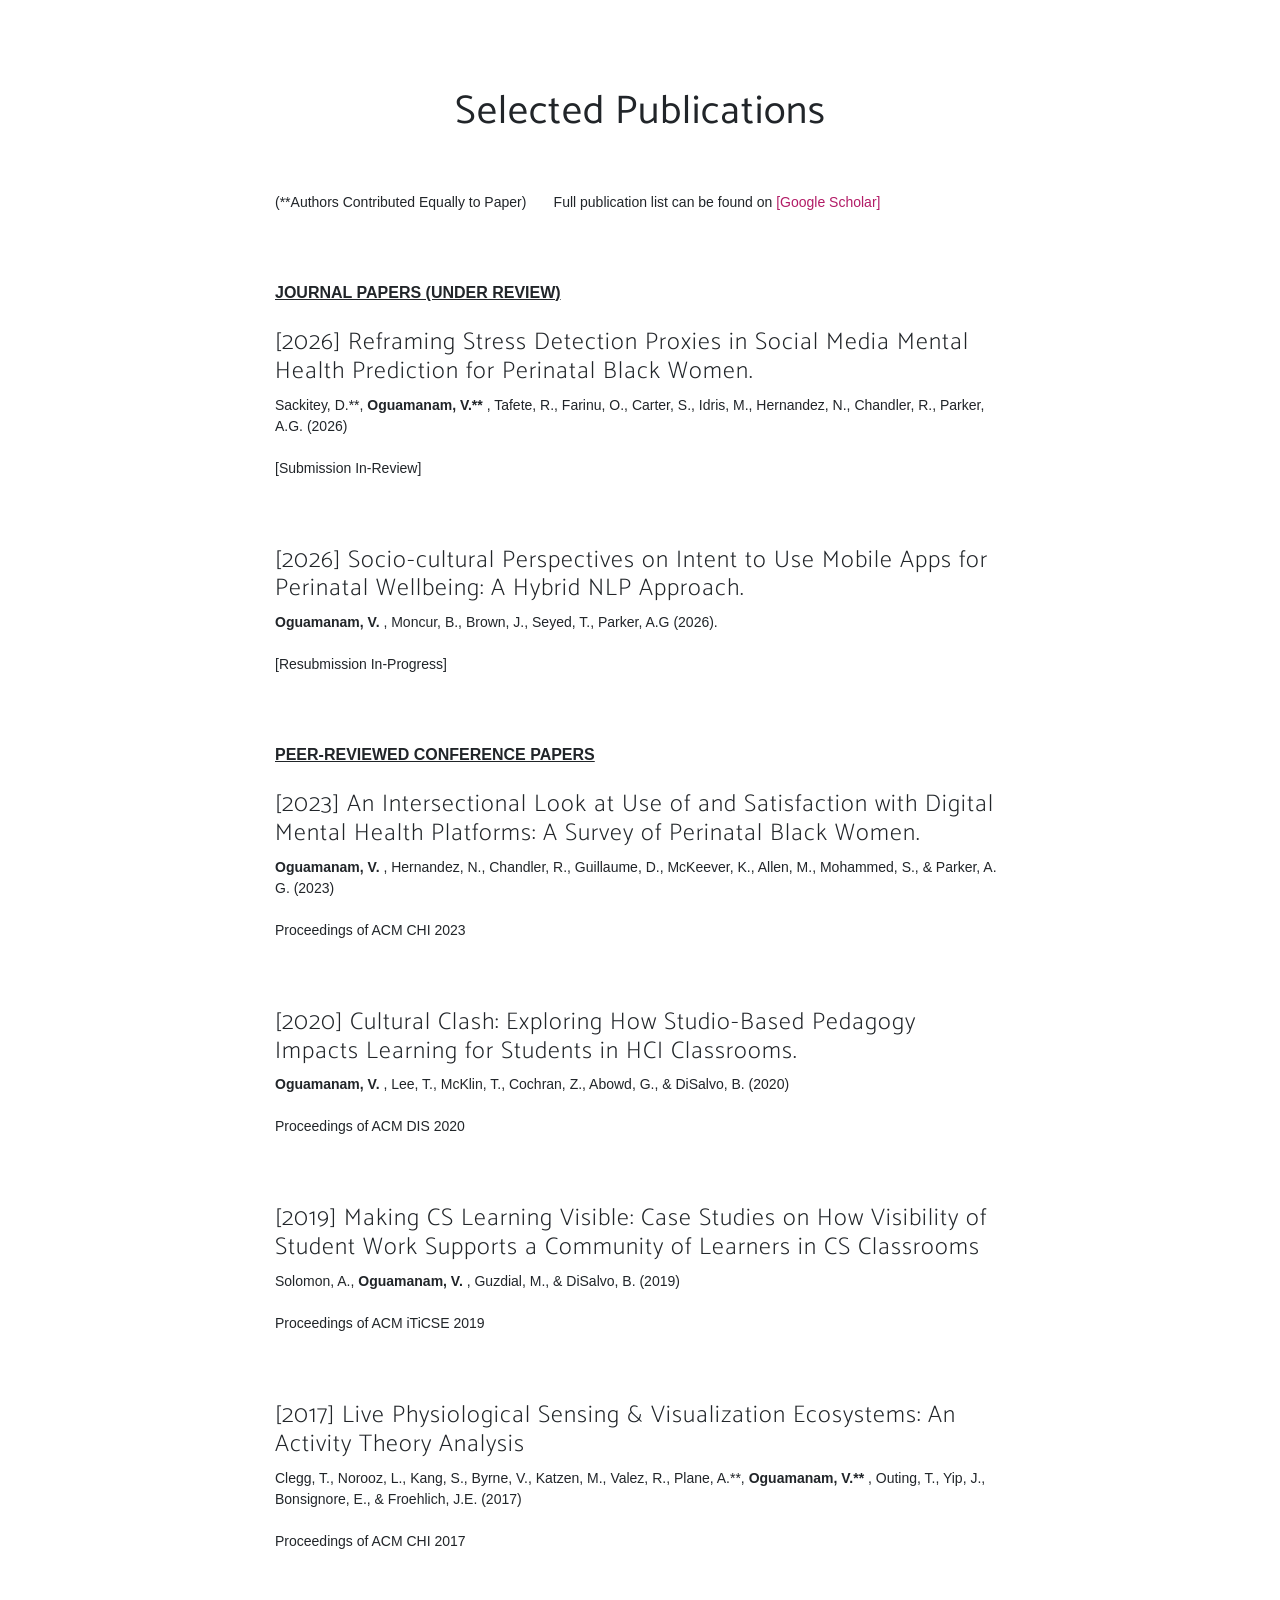
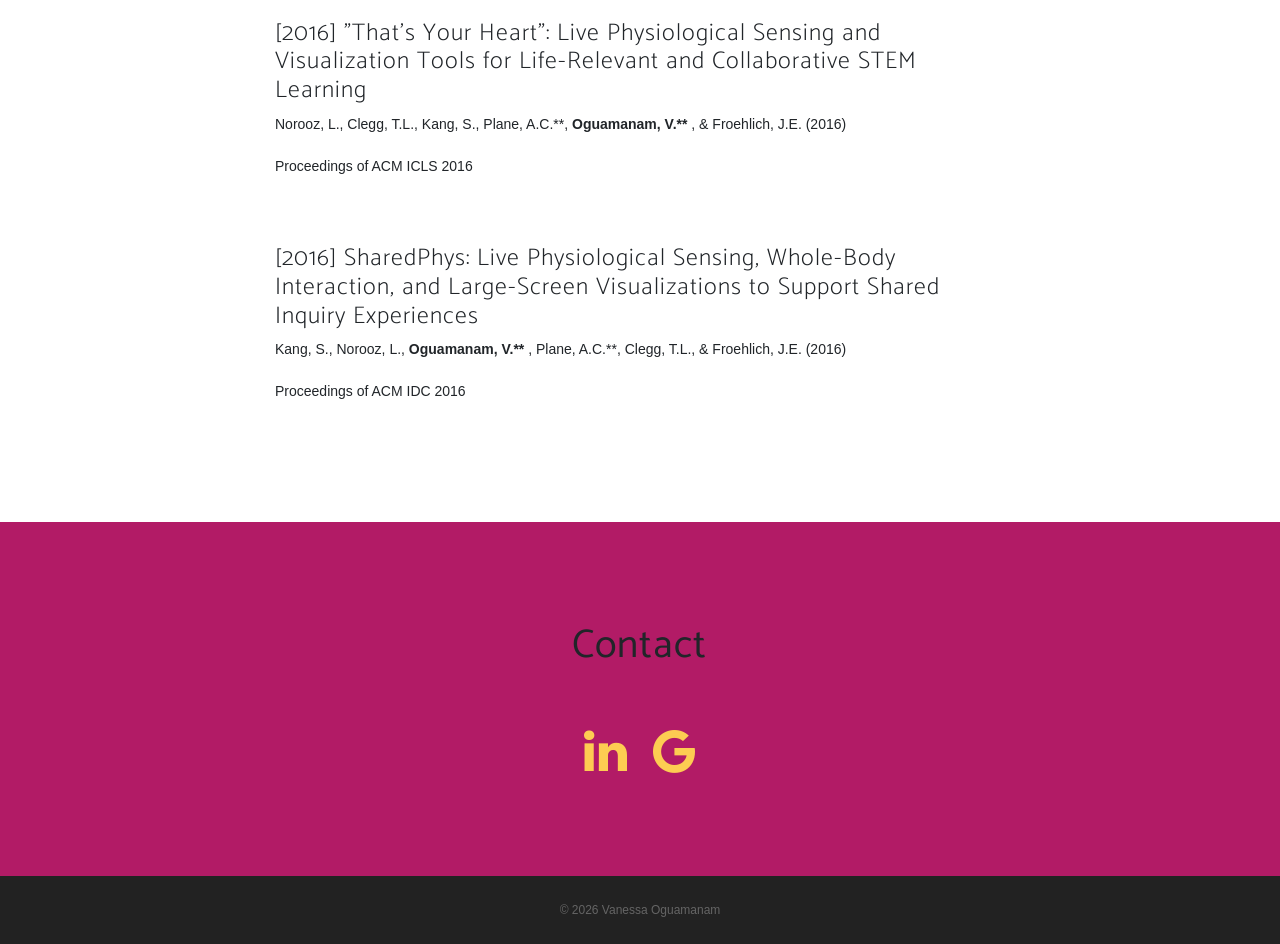
==== commit 0e888e7b: "Update index.html" ====
--- a/index.html
+++ b/index.html
@@ -75,11 +75,11 @@
    
  <div> 
 <header class="masthead" style="width:100%"> 
-  <div class="container h-100"> 
+  <div class="container-fluid h-100"> 
     <div class="row h-100 align-items-center">
       <!-- Image column: shows left on desktop, above text on mobile -->
       <div class="col-12 col-md-5 text-center mb-4 mb-md-0">
-        <img src="headshot_foley_finalist.jpg" alt="ABC" class="profile-img" style="width:1000px !important;">
+        <img src="headshot_foley_finalist.jpg" alt="ABC" class="profile-img">
       </div>
 
       <!-- Text column -->
@@ -108,6 +108,8 @@
               height: auto;
               object-fit: cover;
               border-radius: 0;
+              display: block;
+              margin: 0 auto;
             }
           </style>
 
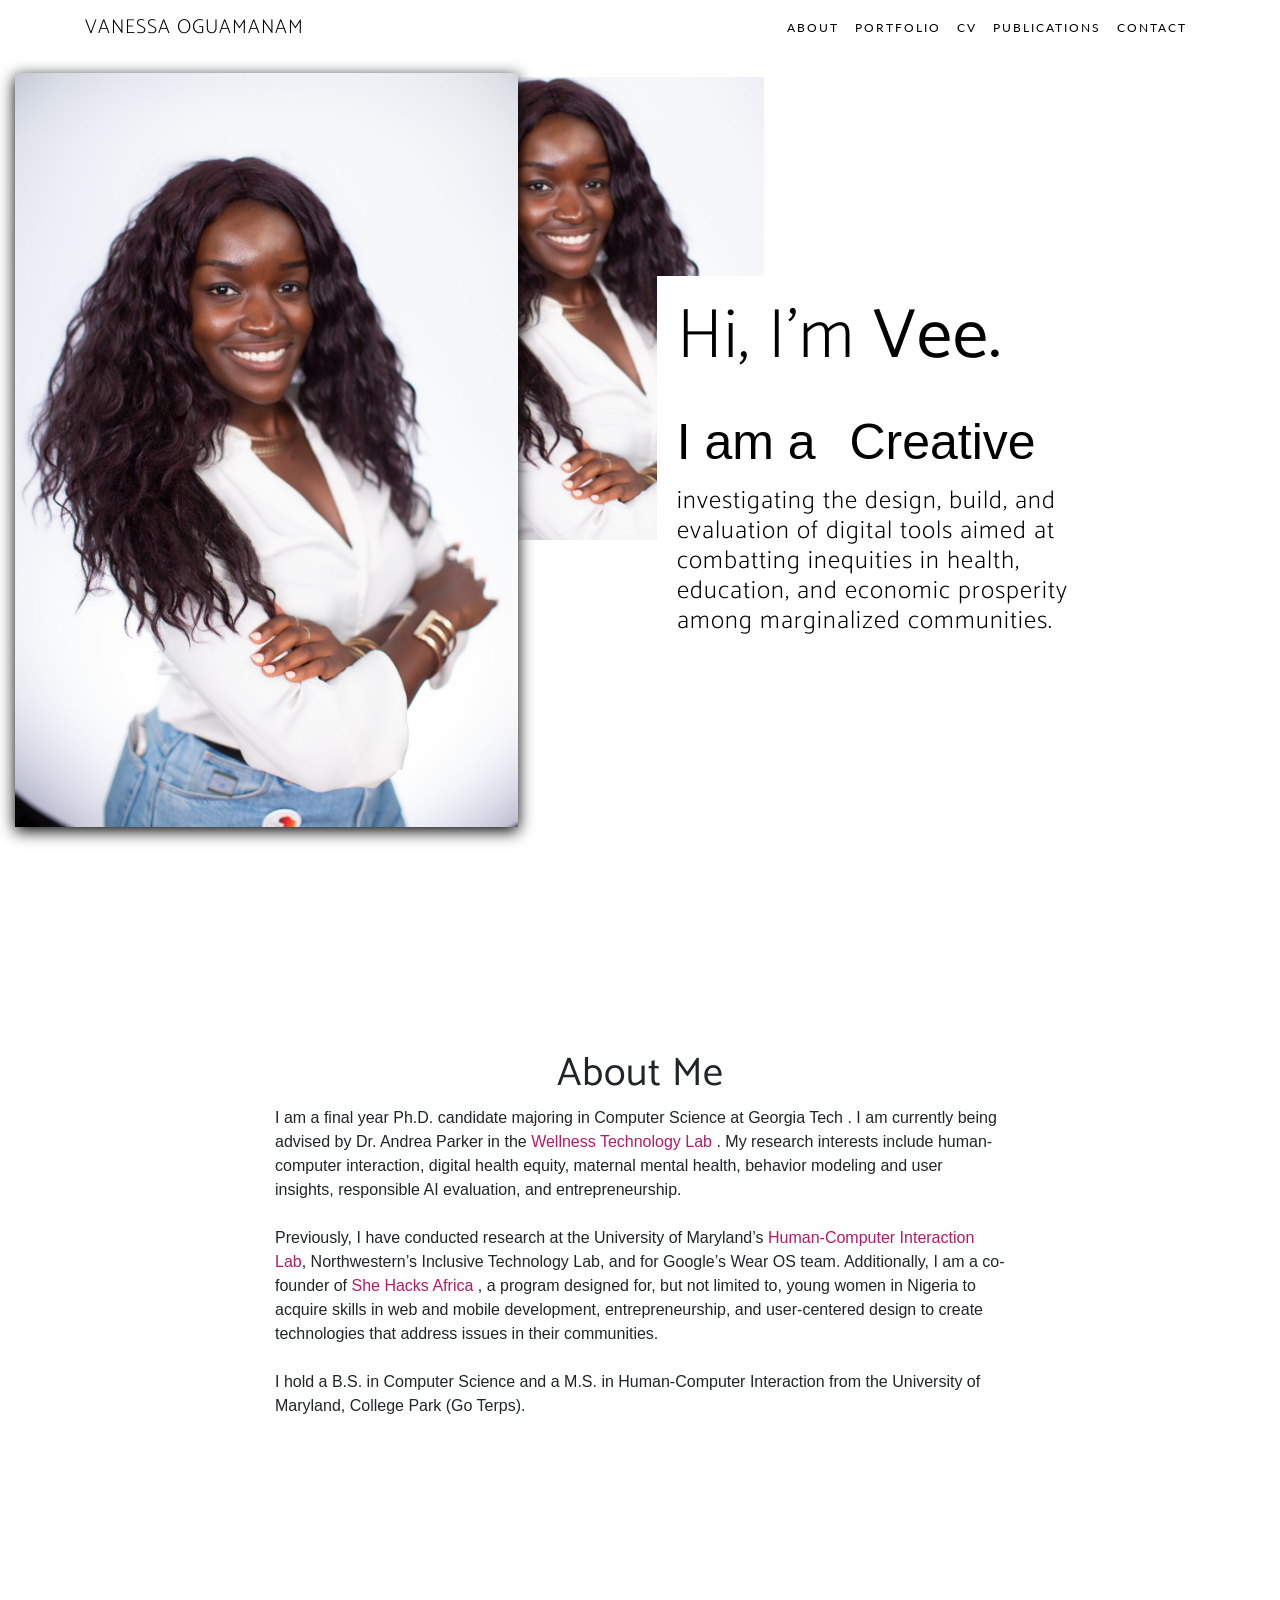
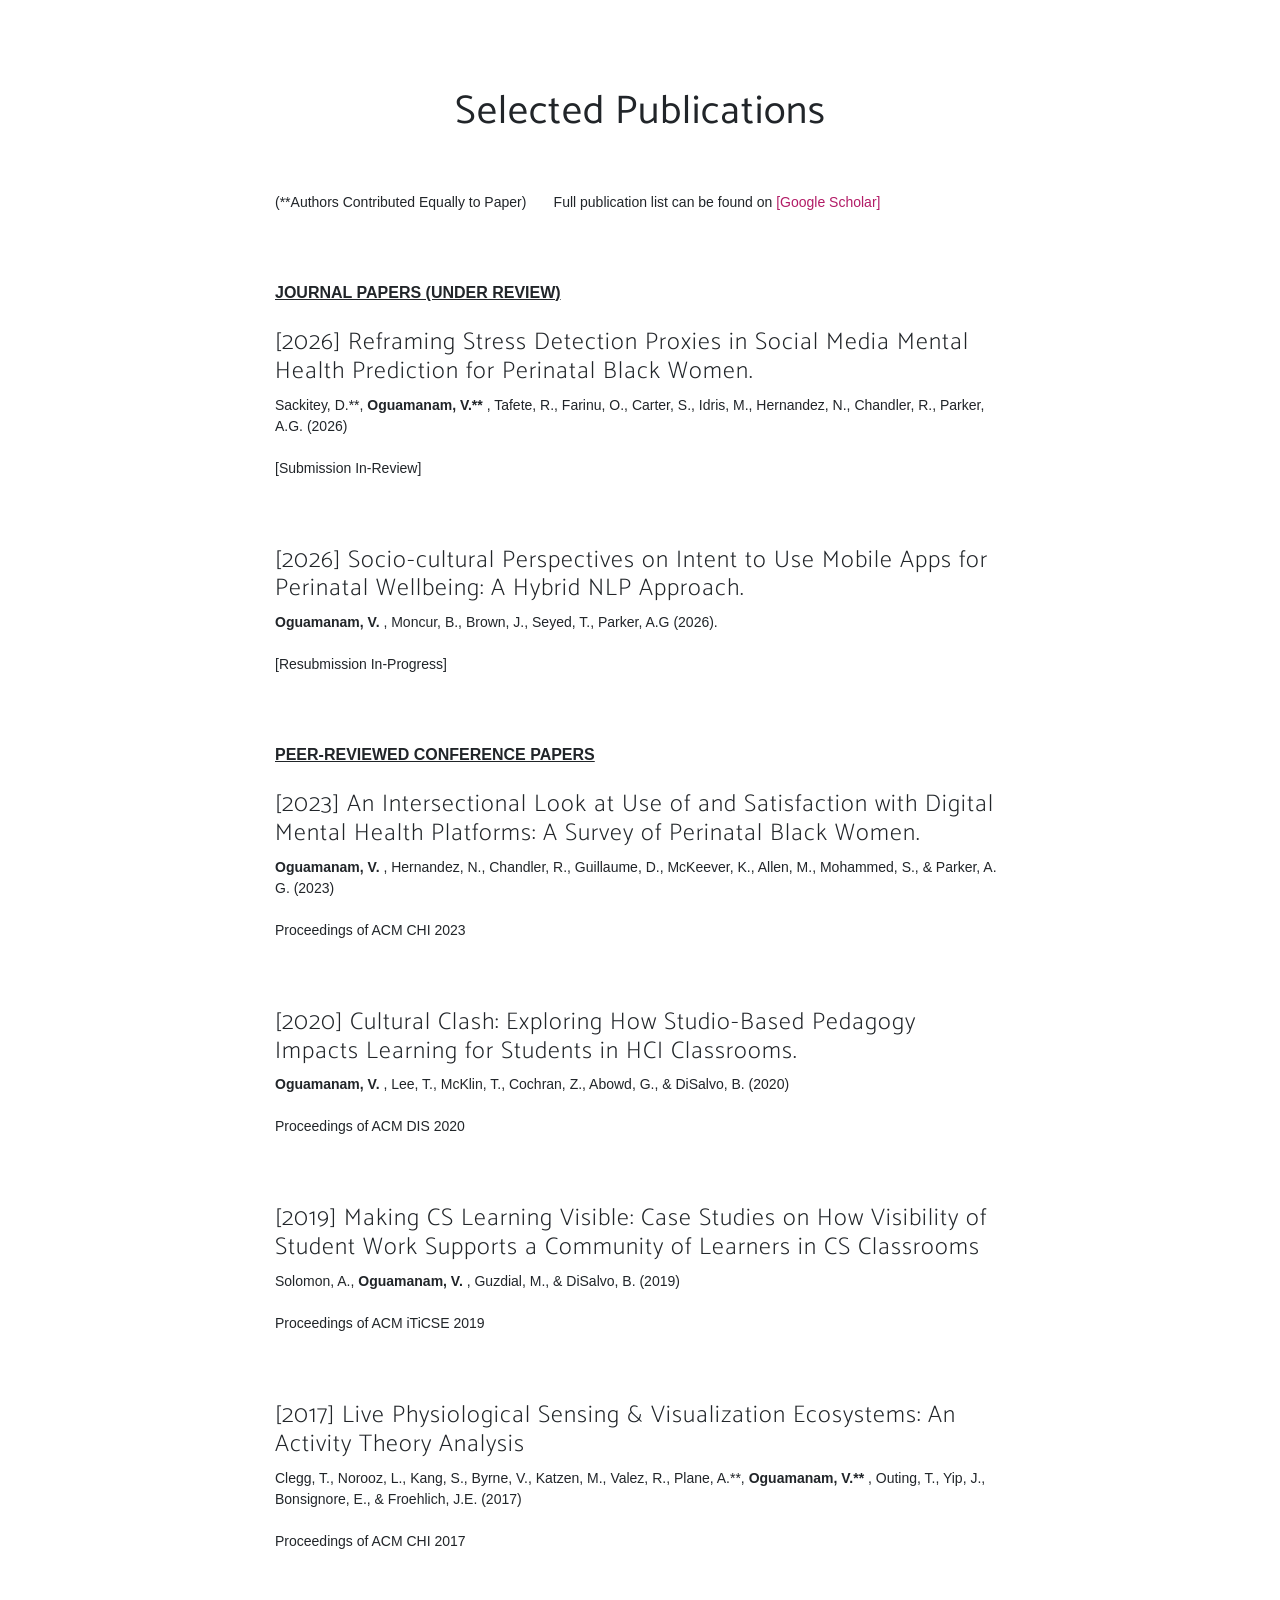
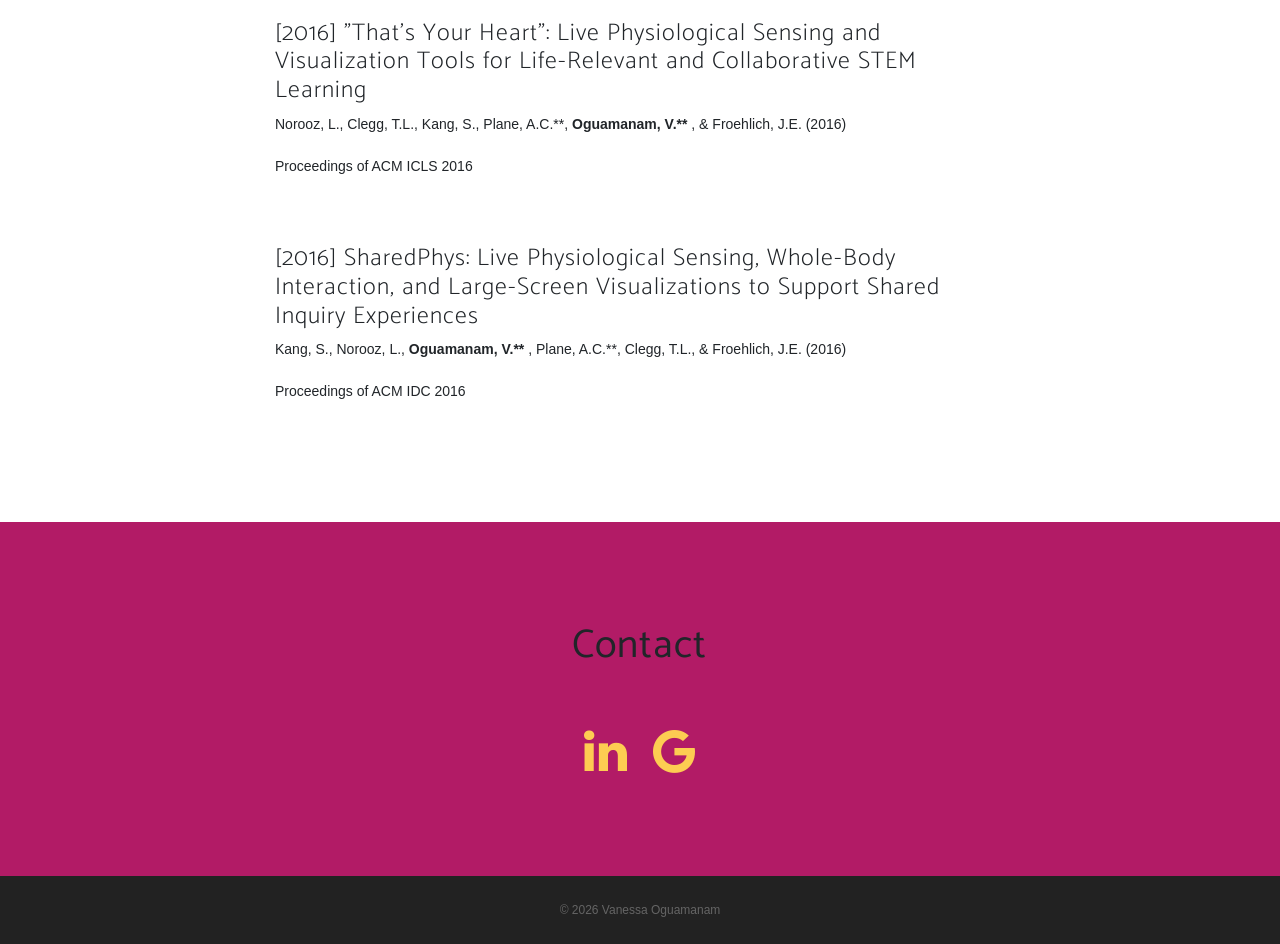
==== commit eddad1b9: "Update index.html" ====
--- a/index.html
+++ b/index.html
@@ -91,7 +91,7 @@
             <h2 style="font-size:clamp(24px, 4vw, 50px); color:black;">
               I am a&thinsp;&thinsp;
                <span class="typewrite" data-period="1700" 
-                  data-type='["Creative", "Technologist", "Researcher", "Engineer", "Scientist"]'>
+                  data-type='["Creative", "Technologist", "Researcher", "Builder", "Scientist"]'>
                 <span class="wrap"></span>
               </span>
             </h2>
@@ -110,6 +110,7 @@
               border-radius: 0;
               display: block;
               margin: 0 auto;
+              box-shadow: 0 4px 15px rgba(0,0,0.2);
             }
           </style>
 
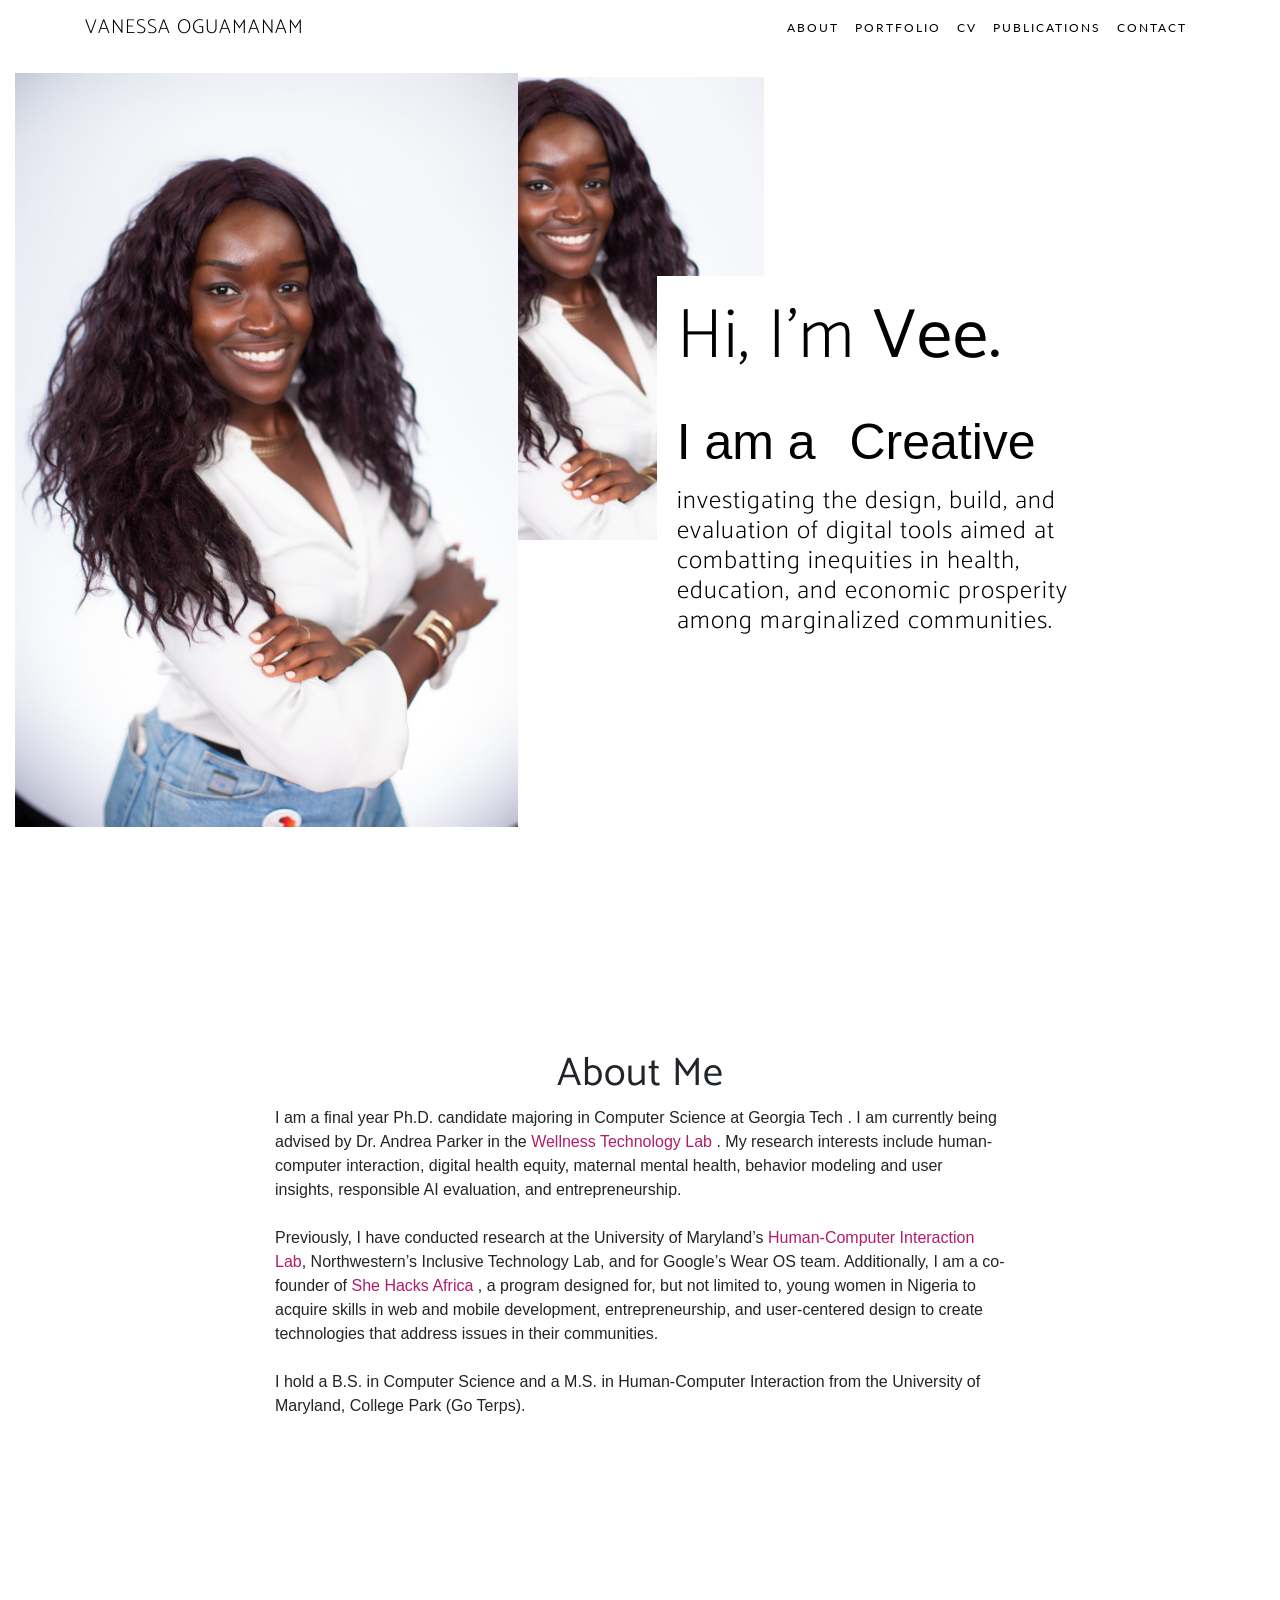
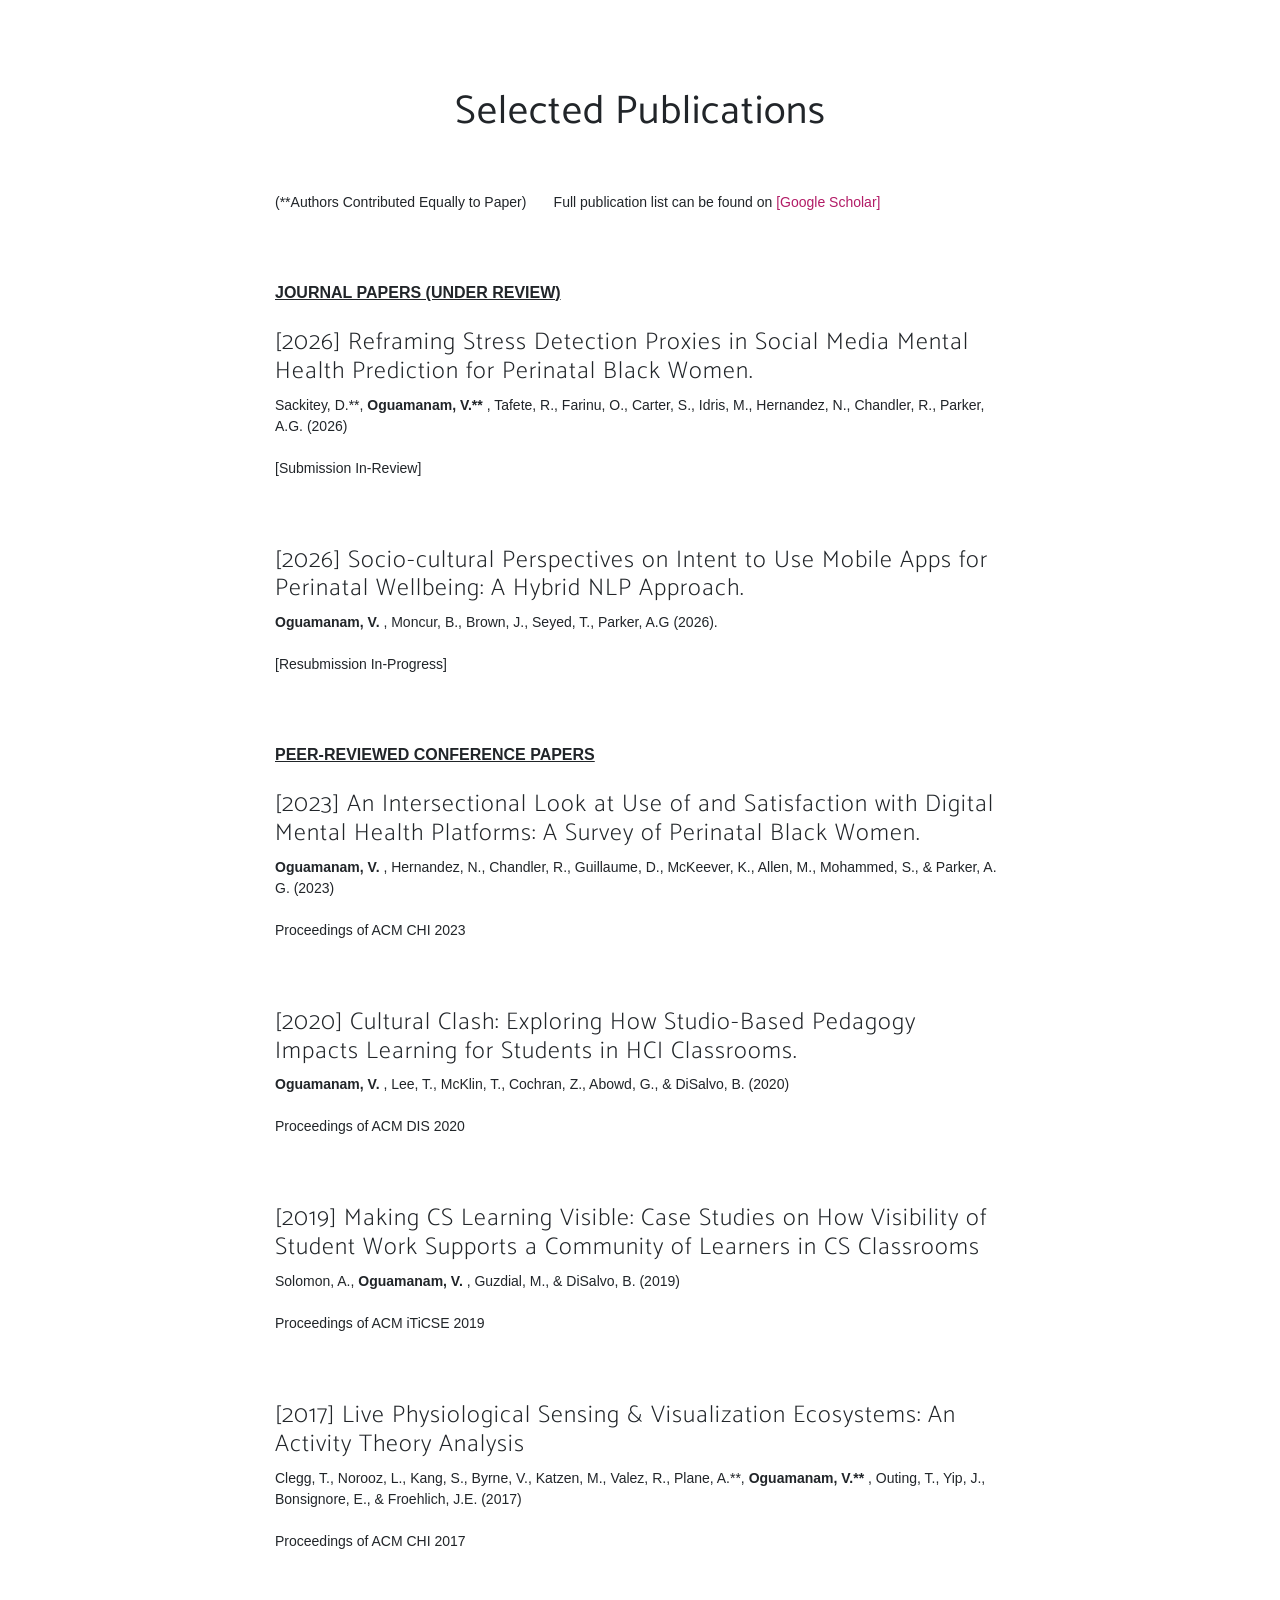
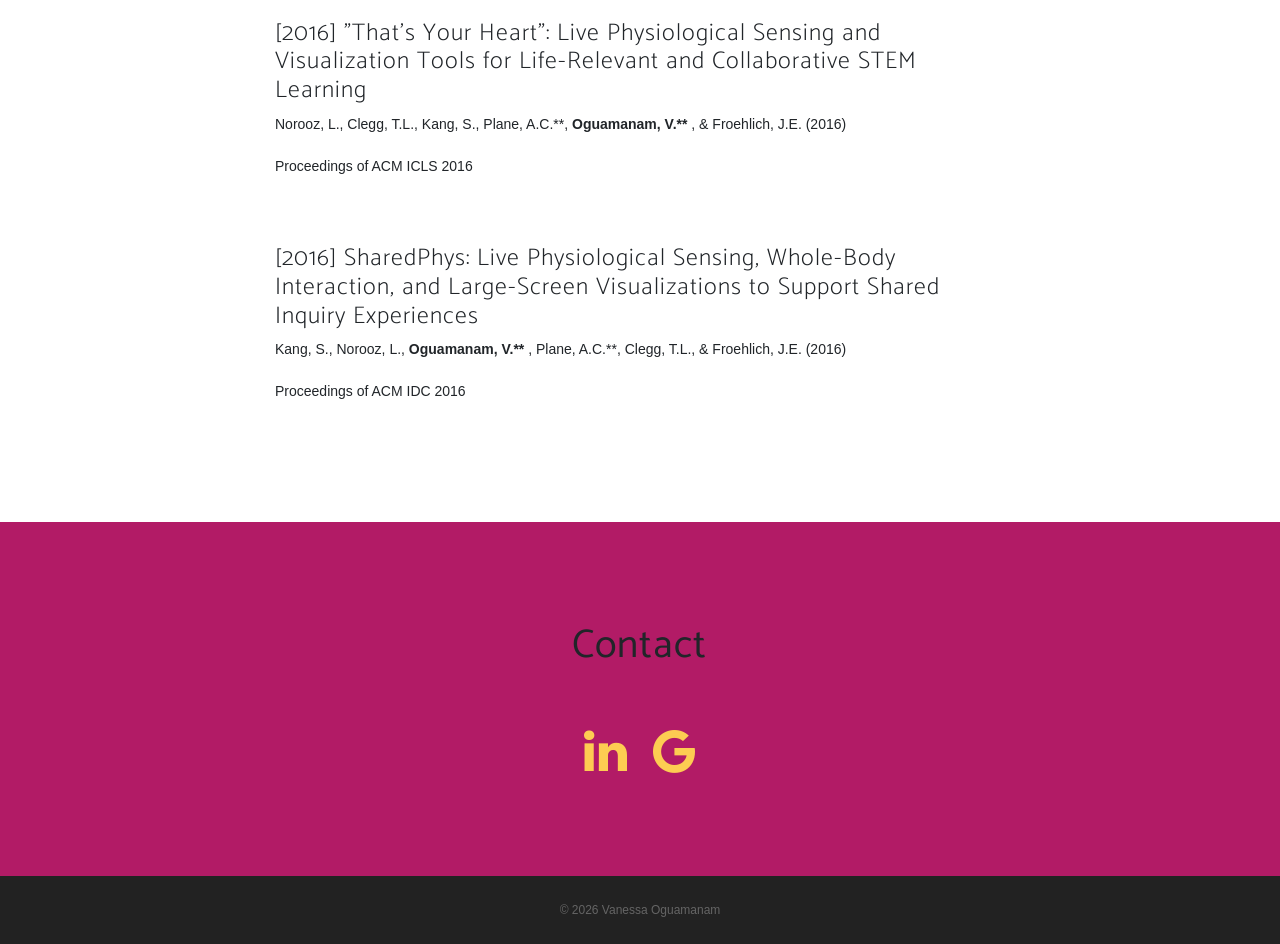
==== commit 5b4b4b69: "Update index.html" ====
--- a/index.html
+++ b/index.html
@@ -110,7 +110,6 @@
               border-radius: 0;
               display: block;
               margin: 0 auto;
-              box-shadow: 0 4px 15px rgba(0,0,0.2);
             }
           </style>
 
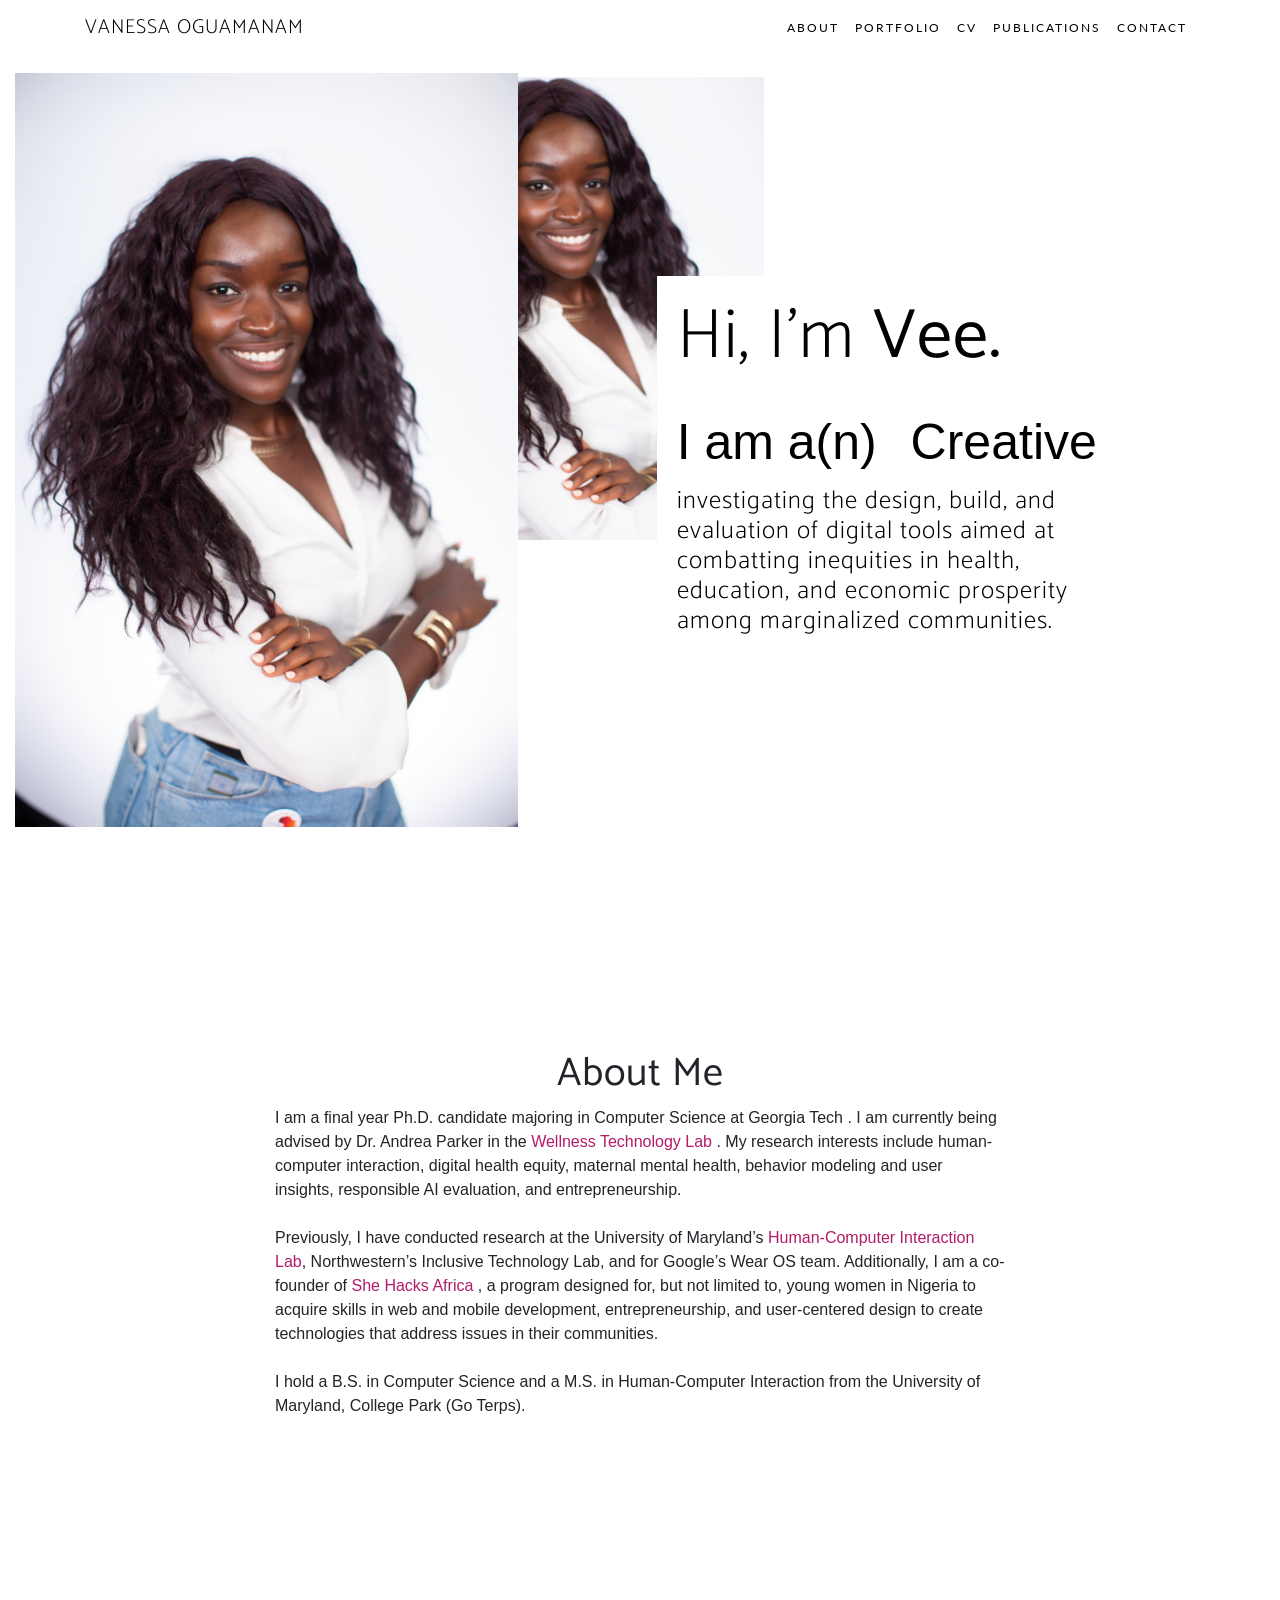
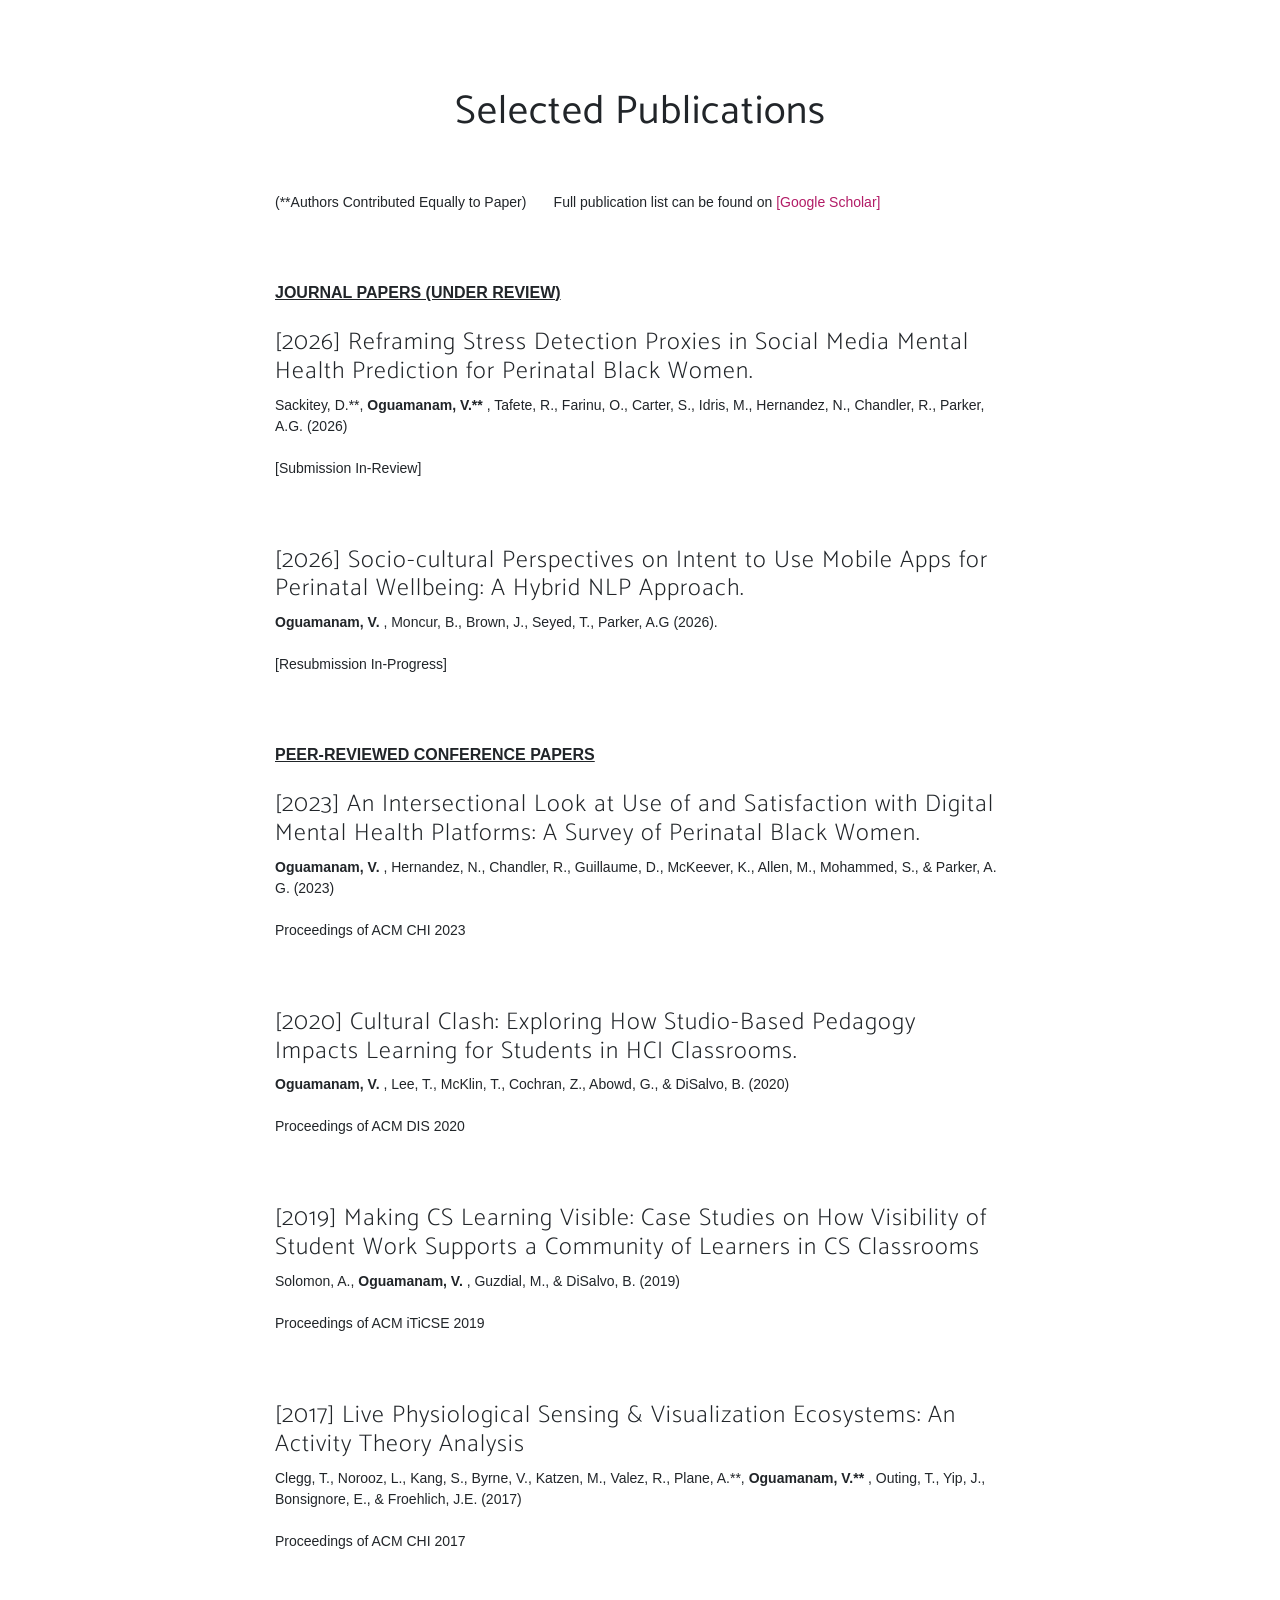
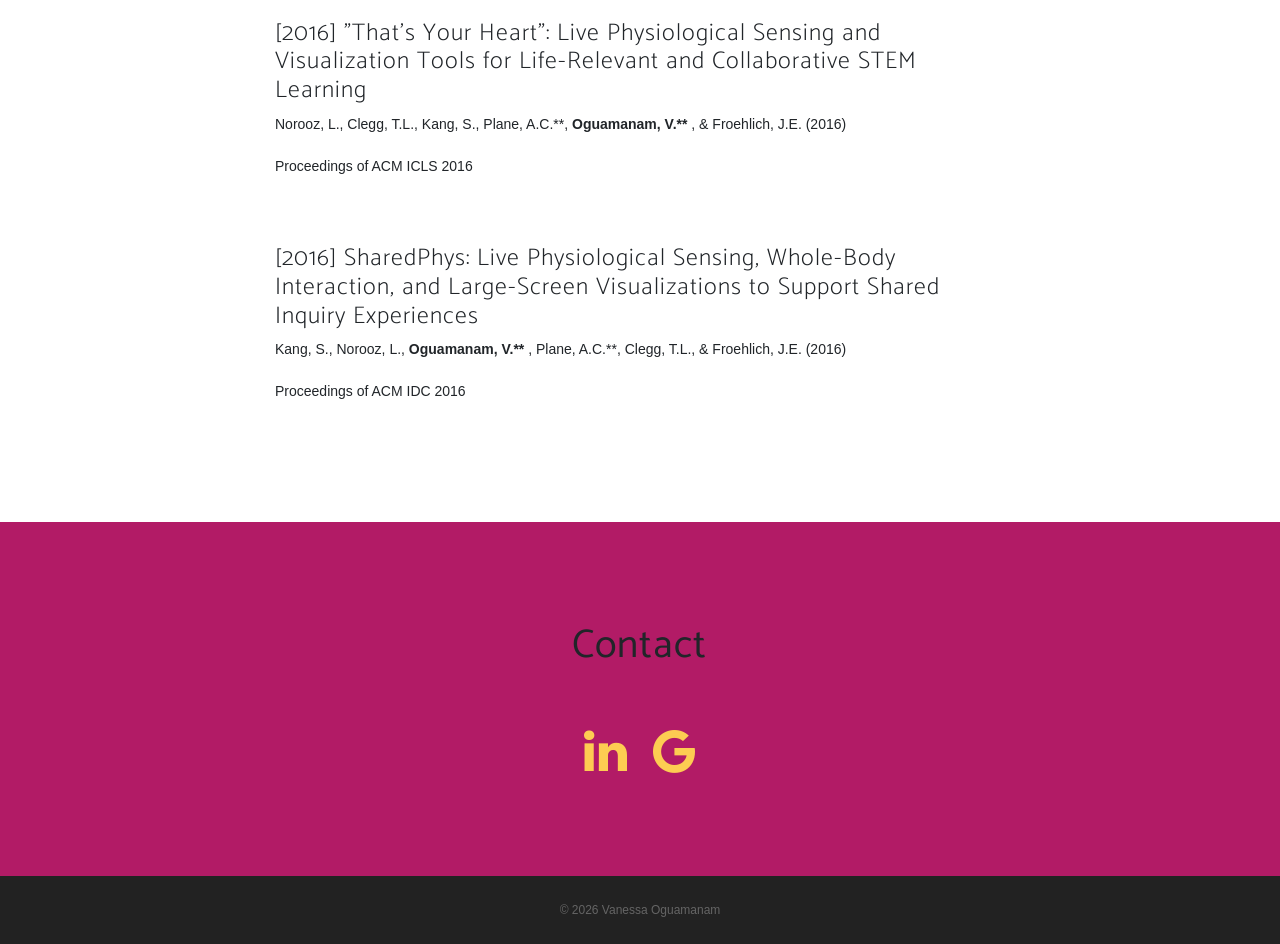
==== commit 8d62184a: "Update index.html" ====
--- a/index.html
+++ b/index.html
@@ -89,9 +89,9 @@
               Hi, I'm <b>Vee.</b>
             </h1>
             <h2 style="font-size:clamp(24px, 4vw, 50px); color:black;">
-              I am a&thinsp;&thinsp;
+              I am a(n)&thinsp;&thinsp;
                <span class="typewrite" data-period="1700" 
-                  data-type='["Creative", "Technologist", "Researcher", "Builder", "Scientist"]'>
+                  data-type='["Creative", "Researcher", "Engineer", "Scientist"]'>
                 <span class="wrap"></span>
               </span>
             </h2>
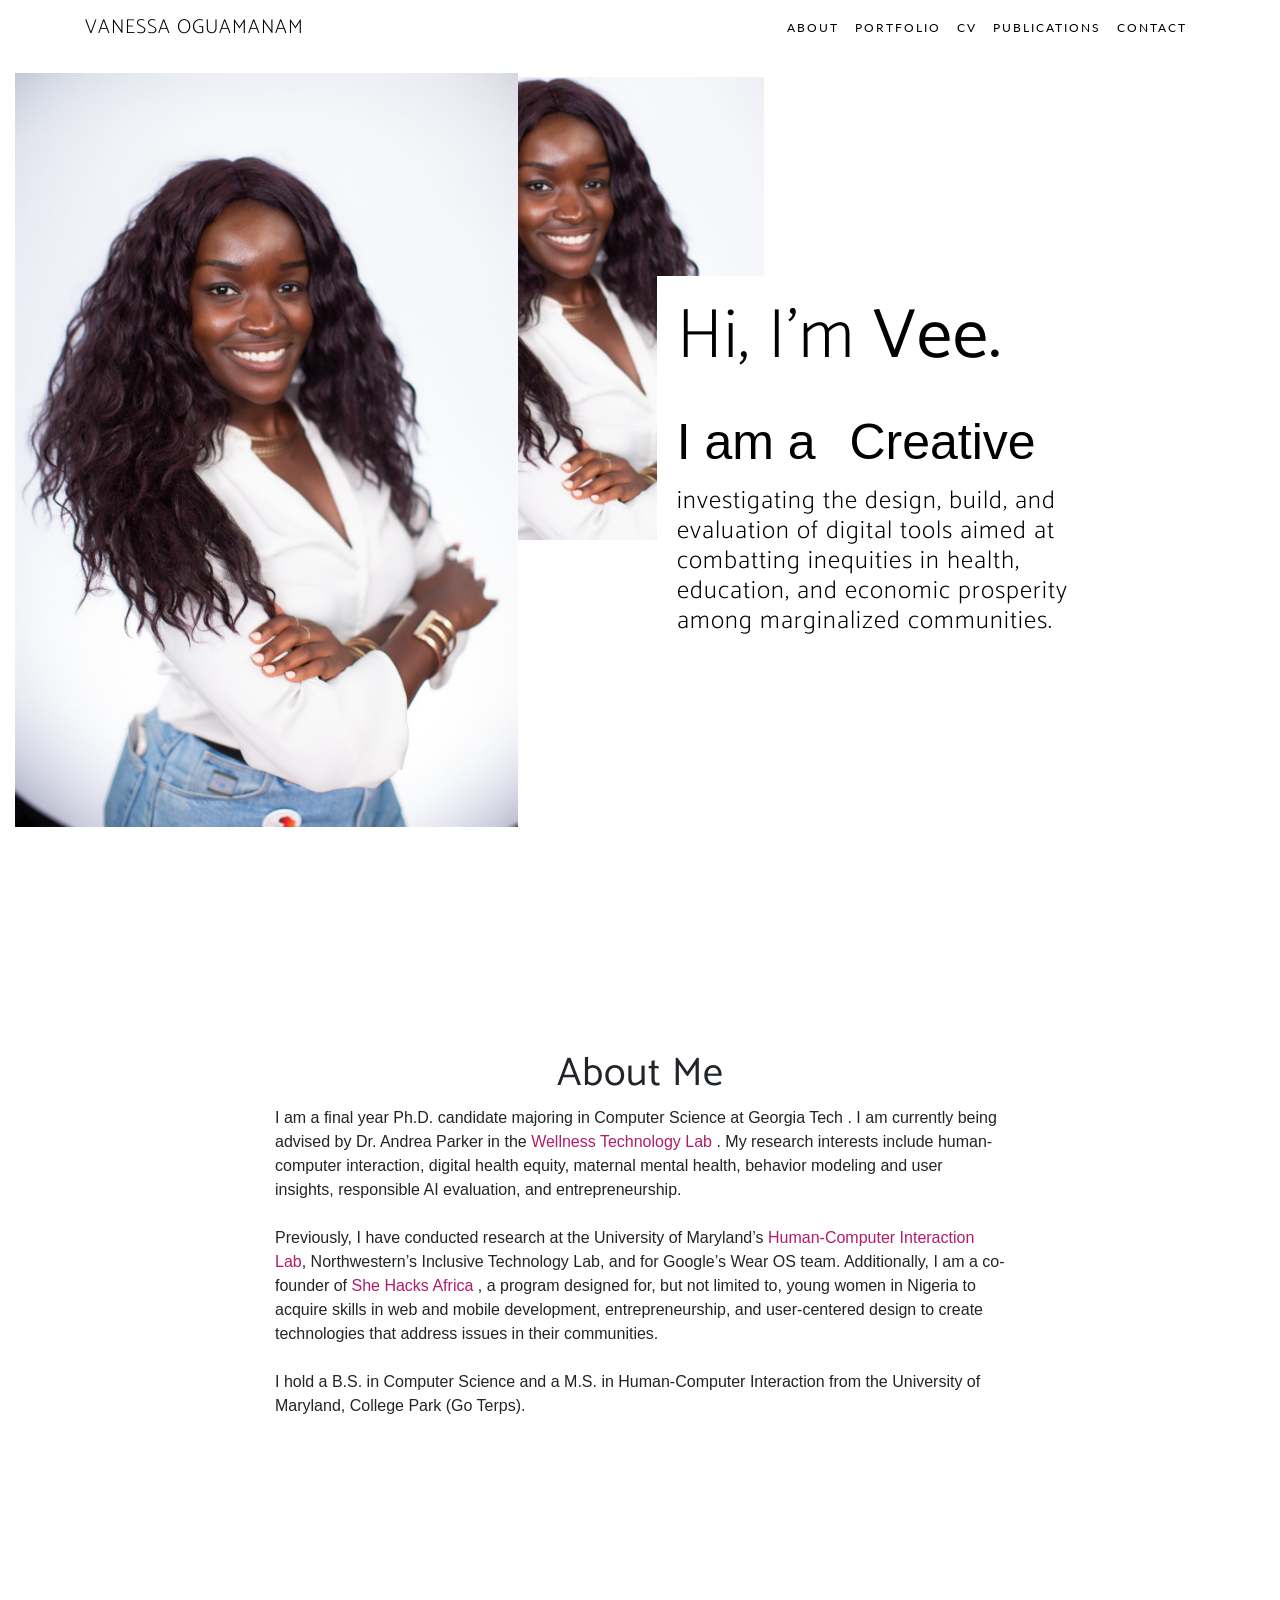
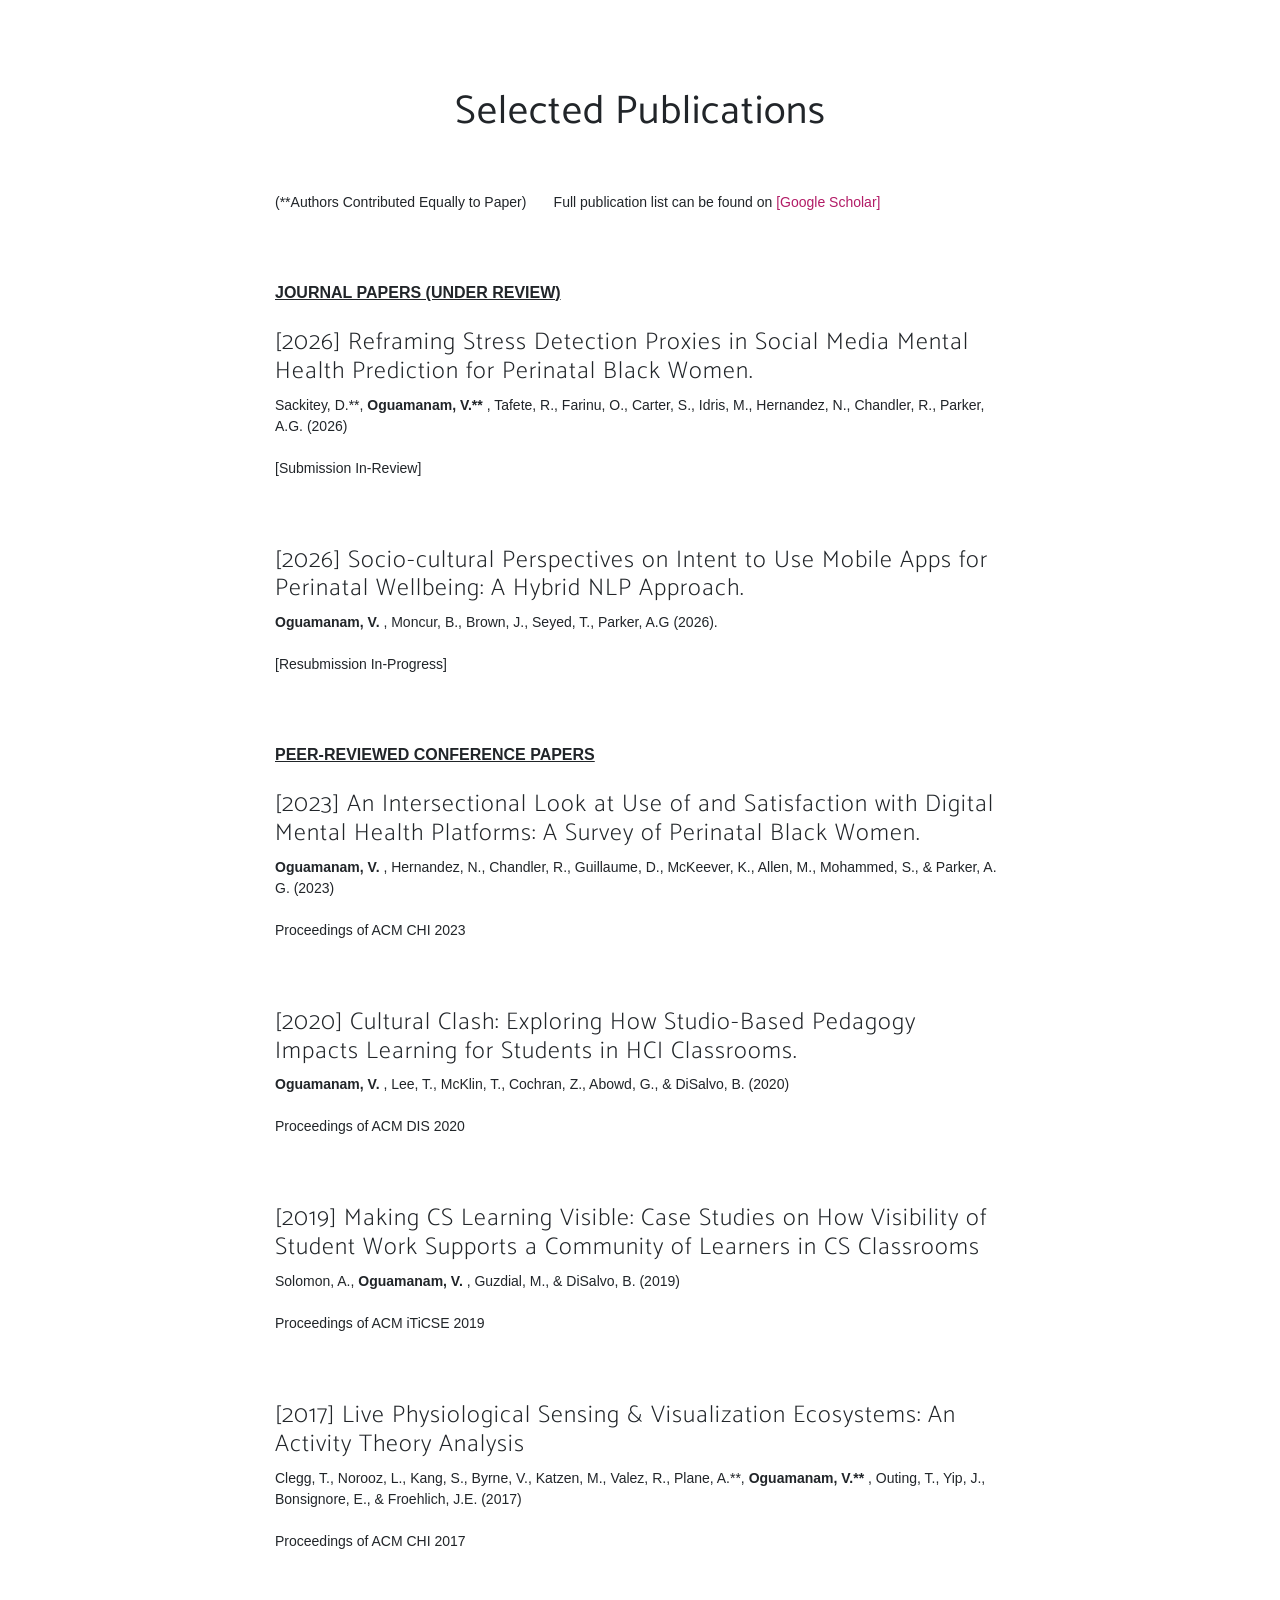
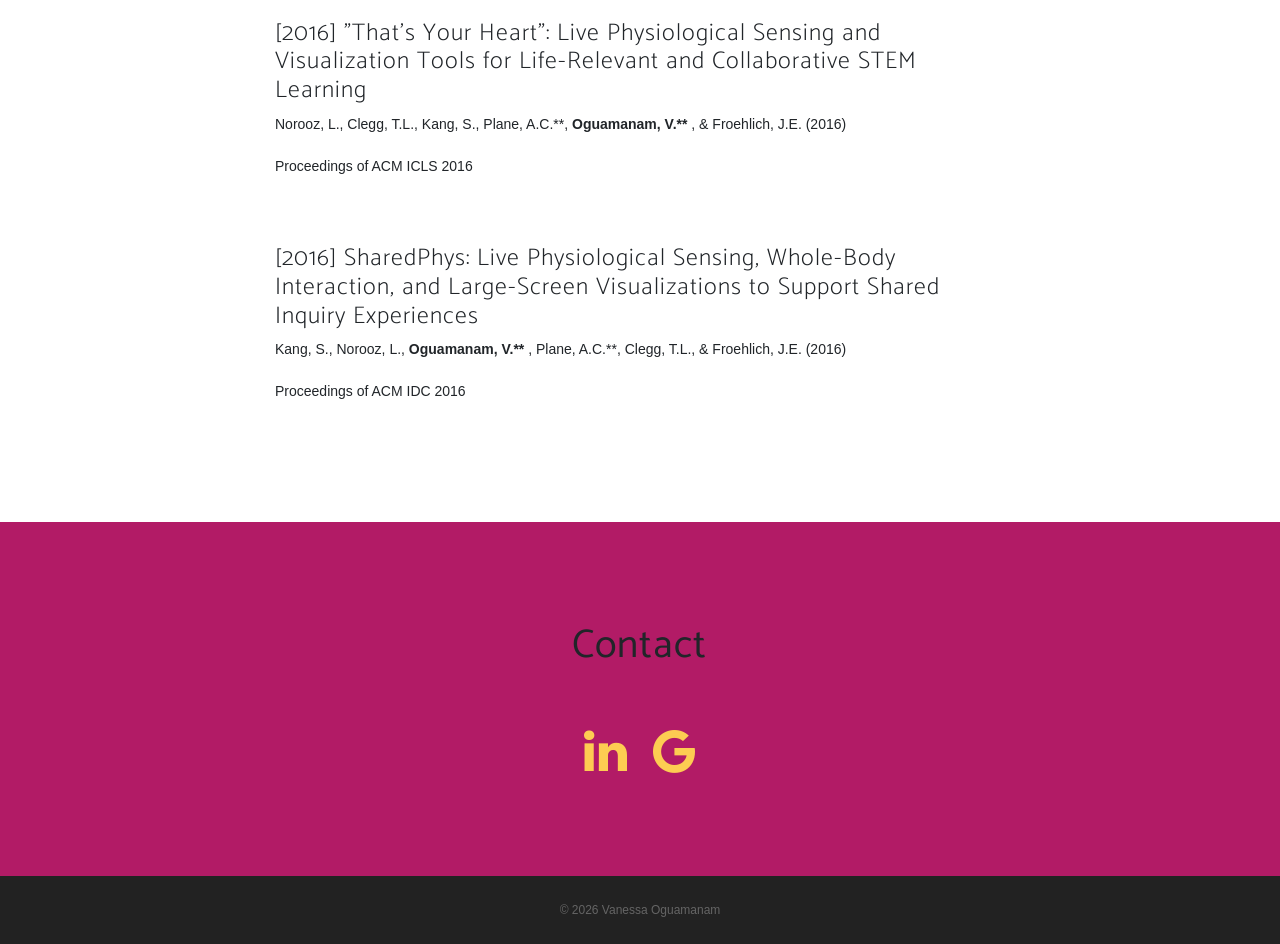
==== commit 41e2e9b4: "Update index.html" ====
--- a/index.html
+++ b/index.html
@@ -89,9 +89,9 @@
               Hi, I'm <b>Vee.</b>
             </h1>
             <h2 style="font-size:clamp(24px, 4vw, 50px); color:black;">
-              I am a(n)&thinsp;&thinsp;
+              I am a&thinsp;&thinsp;
                <span class="typewrite" data-period="1700" 
-                  data-type='["Creative", "Researcher", "Engineer", "Scientist"]'>
+                  data-type='["Creative", "Researcher", "Scientist", "Builder"]'>
                 <span class="wrap"></span>
               </span>
             </h2>
